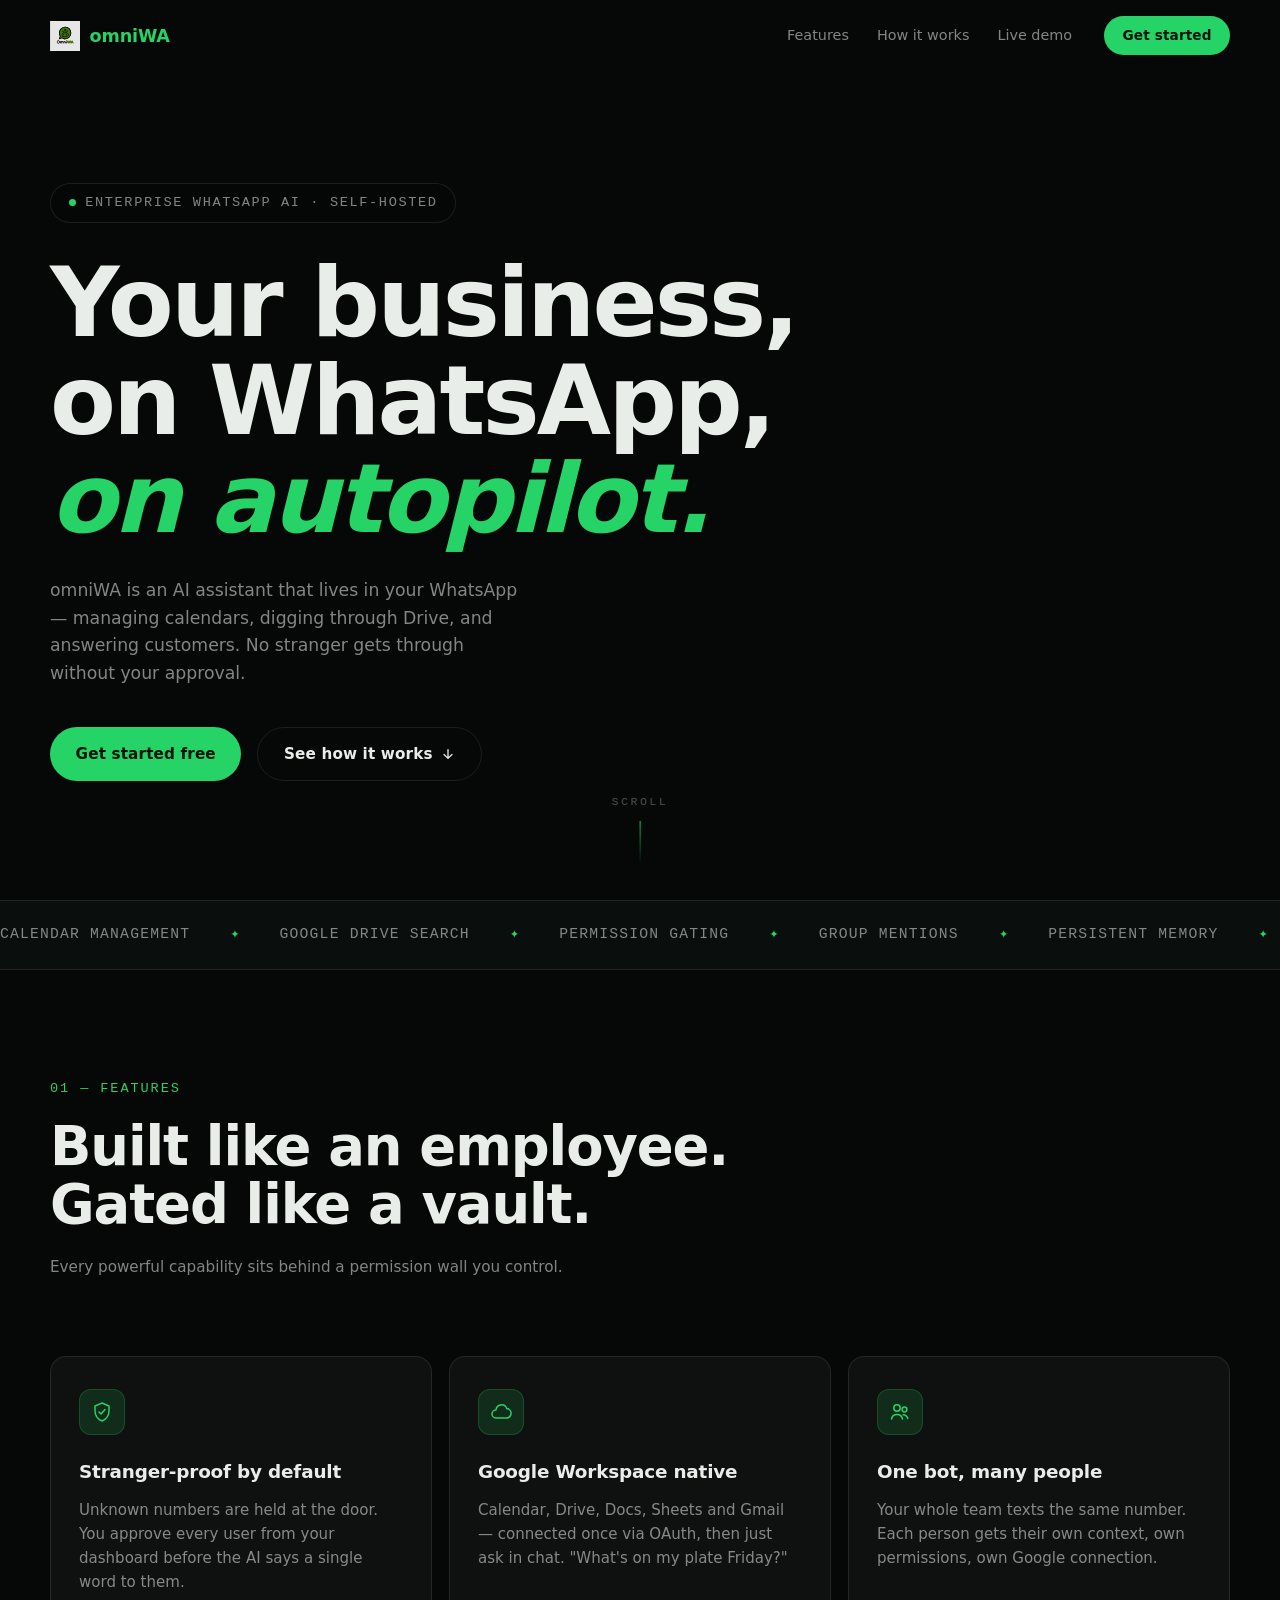
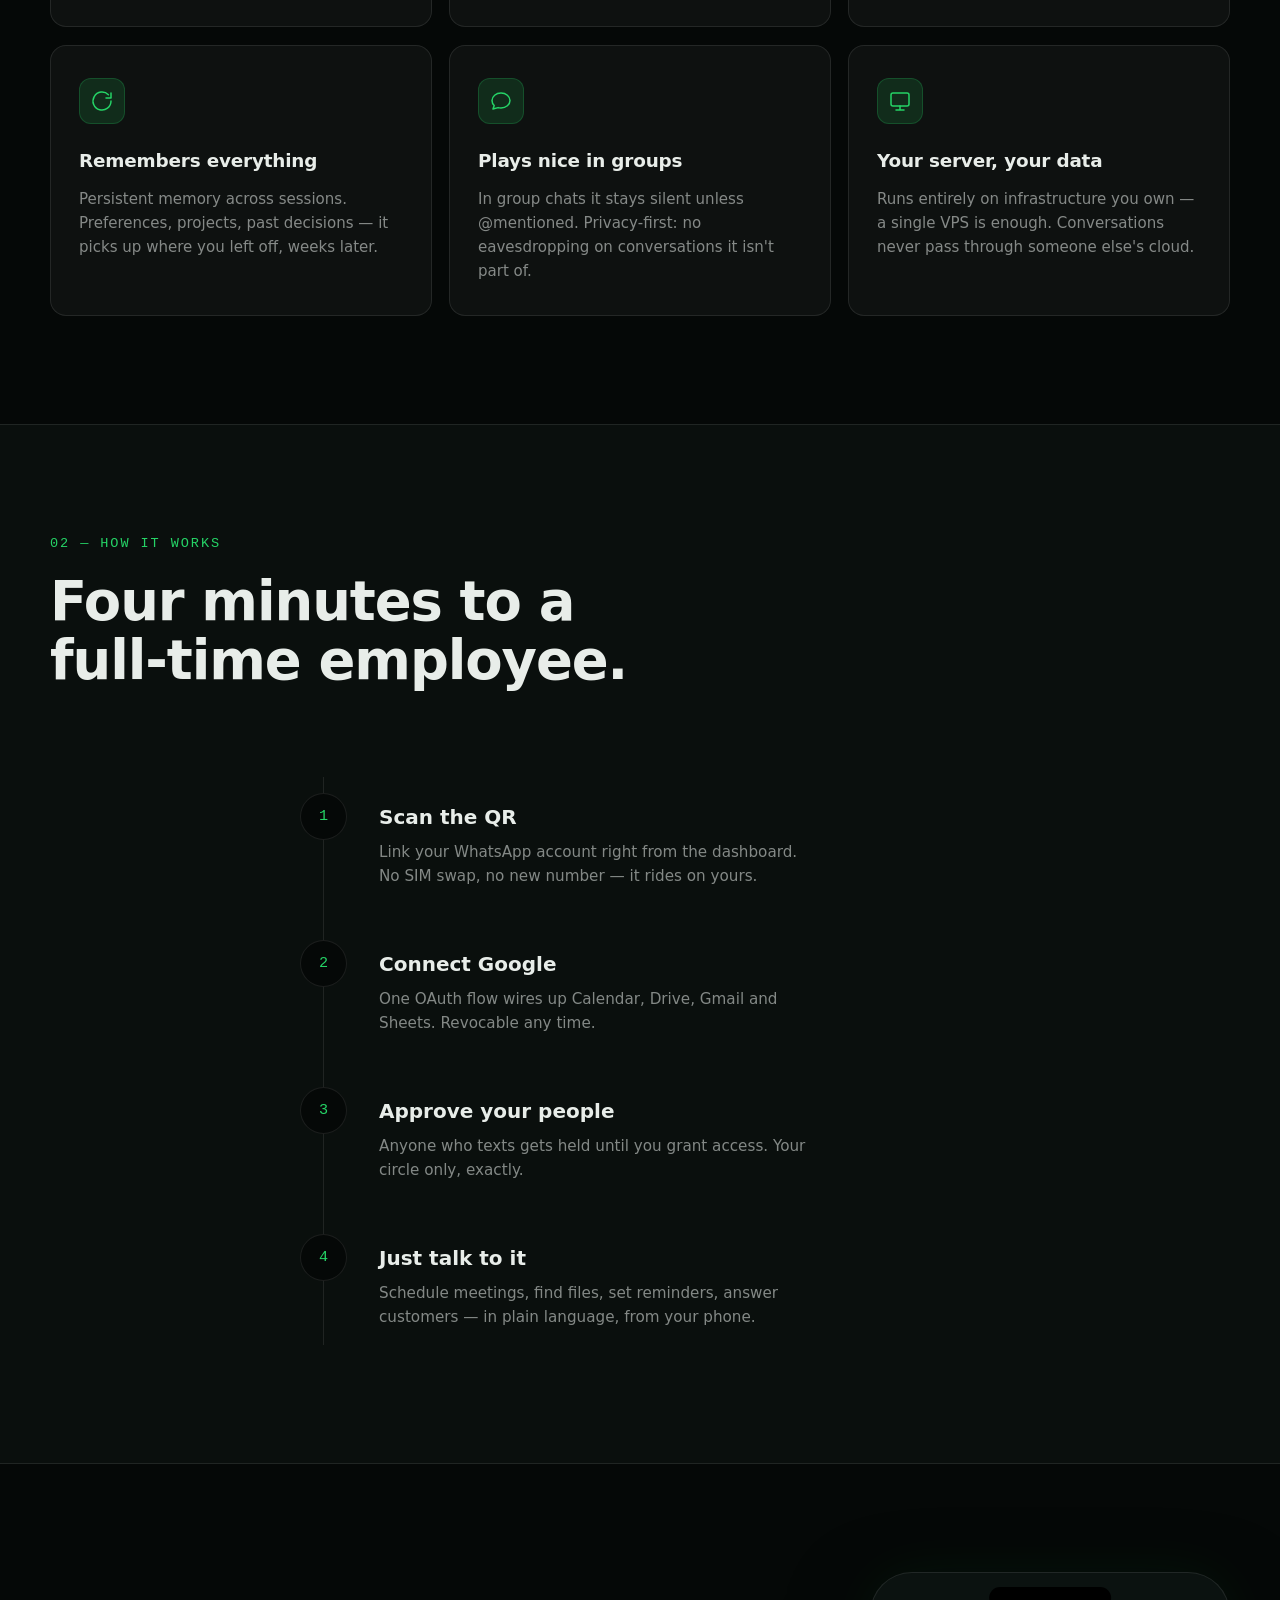
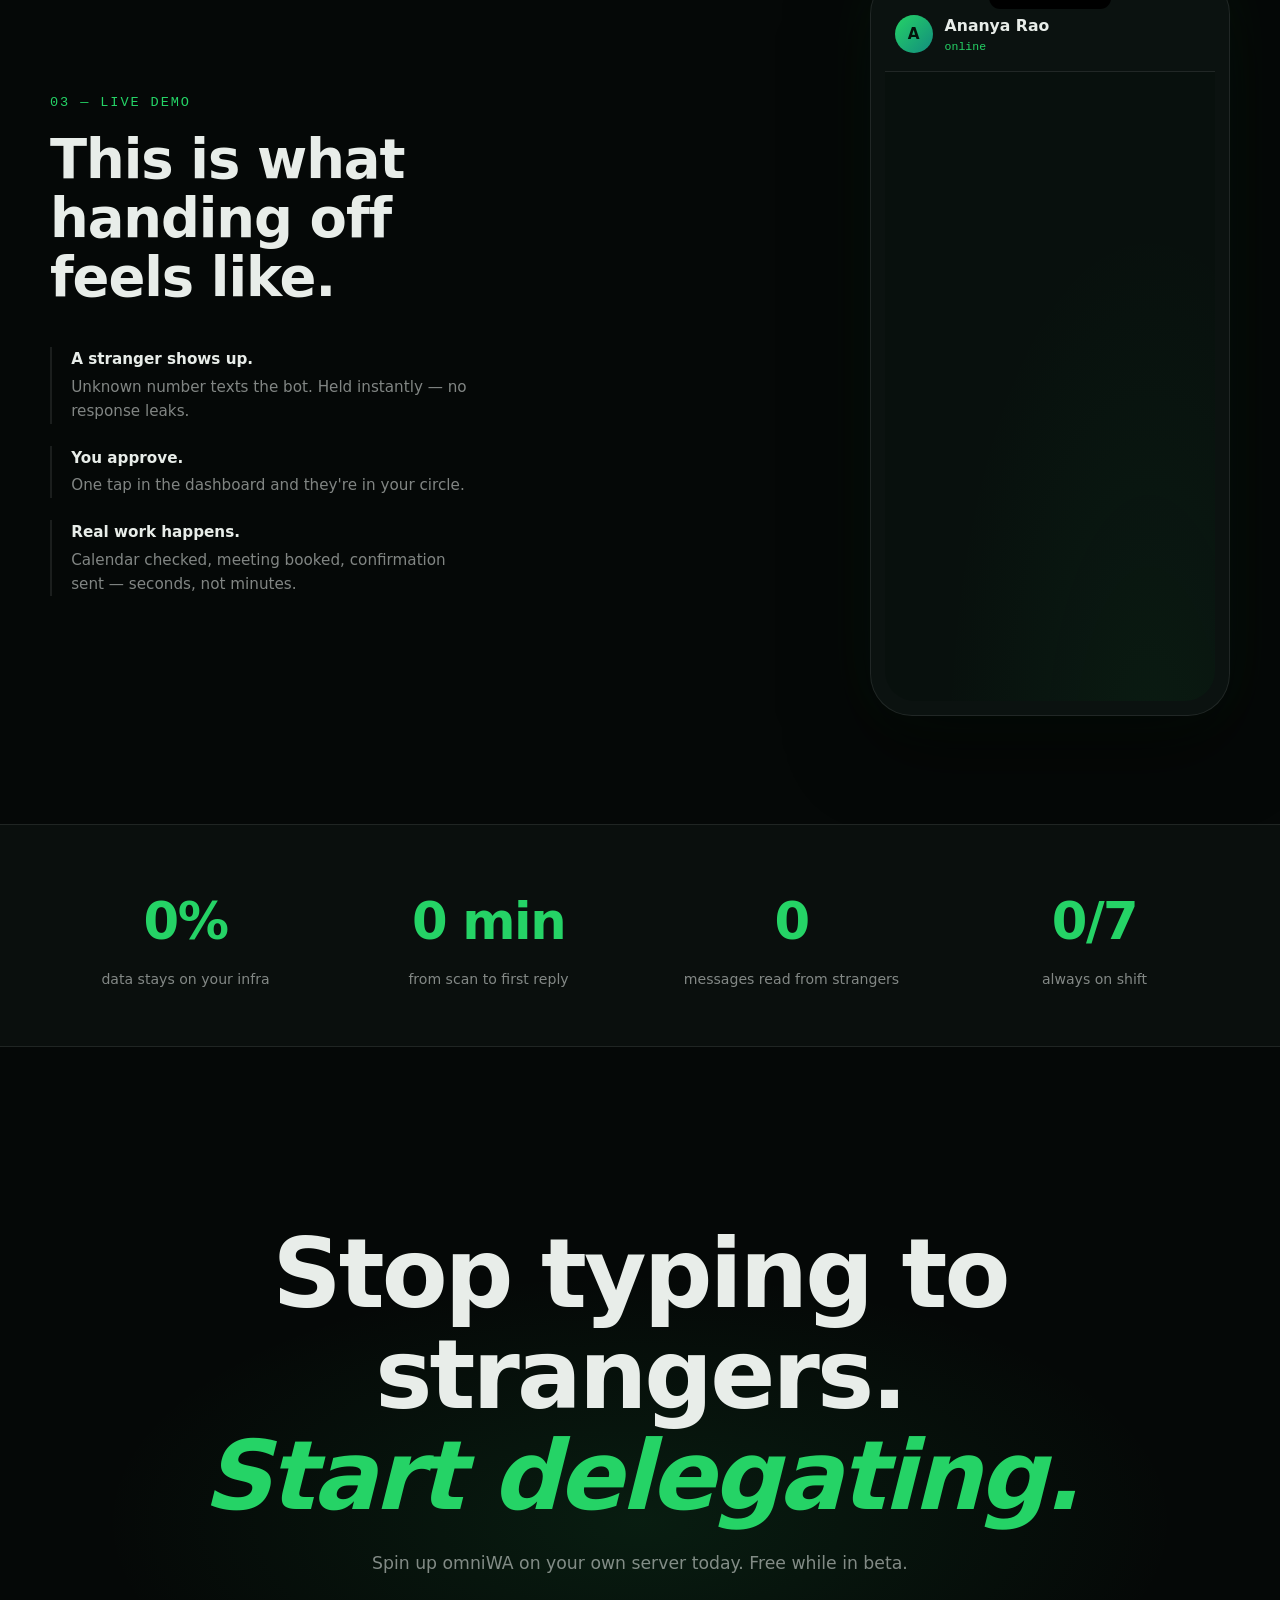
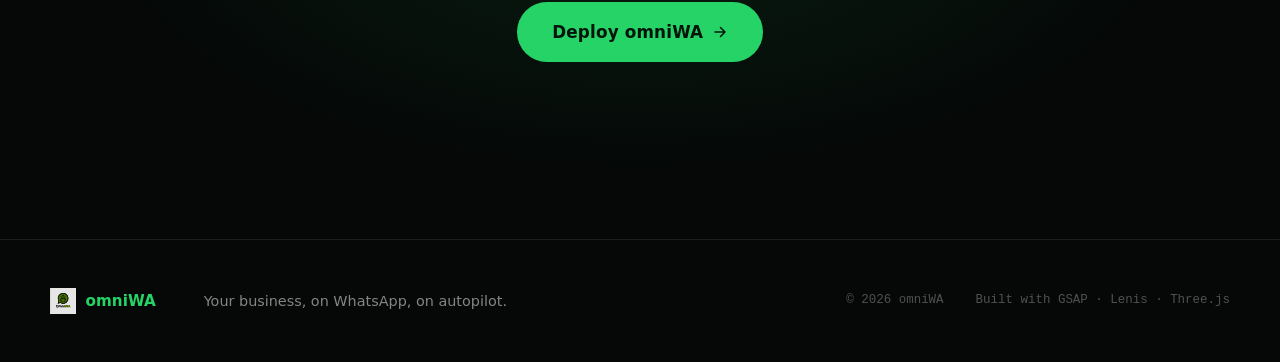
==== landing/index.html @ e6618e30 "feat(landing): omniWA landing page — GSAP + Lenis + Three.js shader" ====
<!DOCTYPE html>
<html lang="en">
<head>
  <meta charset="UTF-8" />
  <meta name="viewport" content="width=device-width, initial-scale=1.0" />
  <title>omniWA — Your business, on WhatsApp, on autopilot</title>
  <meta name="description" content="omniWA turns WhatsApp into your hardest-working employee. An enterprise AI assistant with owner-approved access, Google Workspace built in, and full self-hosting." />
  <meta property="og:title" content="omniWA — Your business, on WhatsApp, on autopilot" />
  <meta property="og:description" content="Enterprise WhatsApp AI assistant. Permission-gated. Google Workspace native. Self-hosted." />
  <meta property="og:type" content="website" />
  <link rel="icon" type="image/svg+xml" href="assets/logo.svg" />
  <link rel="stylesheet" href="css/style.css" />

  <script type="importmap">
  {
    "imports": {
      "gsap": "https://esm.sh/gsap@3.12.5",
      "gsap/ScrollTrigger": "https://esm.sh/gsap@3.12.5/ScrollTrigger",
      "lenis": "https://esm.sh/lenis@1.1.14",
      "three": "https://esm.sh/three@0.169.0"
    }
  }
  </script>
</head>
<body>

  <!-- ======================= NAV ======================= -->
  <header class="nav" id="nav">
    <div class="nav__inner container">
      <a href="#top" class="nav__brand" aria-label="omniWA home">
        <img src="assets/logo.svg" alt="" class="nav__logo" />
        <span class="nav__wordmark">omni<span>WA</span></span>
      </a>
      <nav class="nav__links" aria-label="Primary">
        <a href="#features">Features</a>
        <a href="#how">How it works</a>
        <a href="#chat">Live demo</a>
      </nav>
      <a href="#cta" class="btn btn--primary btn--sm nav__cta">Get started</a>
    </div>
  </header>

  <!-- ======================= HERO ======================= -->
  <section class="hero" id="top">
    <canvas id="shader-canvas" aria-hidden="true"></canvas>
    <div class="hero__vignette" aria-hidden="true"></div>

    <div class="container hero__content">
      <p class="hero__eyebrow reveal-fade">
        <span class="pulse-dot" aria-hidden="true"></span>
        Enterprise WhatsApp AI · Self-hosted
      </p>
      <h1 class="hero__title split-chars">
        Your business,<br />on WhatsApp,<br /><em>on autopilot.</em>
      </h1>
      <p class="hero__sub reveal-fade">
        omniWA is an AI assistant that lives in your WhatsApp — managing calendars,
        digging through Drive, and answering customers. No stranger gets through
        without your approval.
      </p>
      <div class="hero__actions reveal-fade">
        <a href="#cta" class="btn btn--primary">Get started free</a>
        <a href="#how" class="btn btn--ghost">See how it works
          <svg width="14" height="14" viewBox="0 0 16 16" fill="none" aria-hidden="true"><path d="M8 3v10M3.5 8.5L8 13l4.5-4.5" stroke="currentColor" stroke-width="1.5" stroke-linecap="round" stroke-linejoin="round"/></svg>
        </a>
      </div>
    </div>

    <div class="hero__scrollcue reveal-fade" aria-hidden="true">
      <span>Scroll</span>
      <span class="scrollcue-line"></span>
    </div>
  </section>

  <!-- ======================= MARQUEE ======================= -->
  <section class="marquee" aria-label="Capabilities">
    <div class="marquee__track" id="marquee-track">
      <!-- duplicated by JS for seamless loop -->
      <div class="marquee__group">
        <span>Calendar management</span><i>✦</i>
        <span>Google Drive search</span><i>✦</i>
        <span>Permission gating</span><i>✦</i>
        <span>Group mentions</span><i>✦</i>
        <span>Persistent memory</span><i>✦</i>
        <span>Gmail &amp; Sheets</span><i>✦</i>
        <span>Self-hosted</span><i>✦</i>
        <span>Multi-tenant</span><i>✦</i>
      </div>
    </div>
  </section>

  <!-- ======================= FEATURES ======================= -->
  <section class="section features" id="features">
    <div class="container">
      <div class="section-head">
        <p class="eyebrow reveal-fade">01 — Features</p>
        <h2 class="section-title split-lines">Built like an employee.<br />Gated like a vault.</h2>
        <p class="section-sub reveal-fade">
          Every powerful capability sits behind a permission wall you control.
        </p>
      </div>

      <div class="features__grid">
        <article class="card reveal-card">
          <div class="card__icon" aria-hidden="true">
            <svg viewBox="0 0 24 24" fill="none"><path d="M12 3l7 3v5c0 4.5-3 8.2-7 10-4-1.8-7-5.5-7-10V6l7-3z" stroke="currentColor" stroke-width="1.5"/><path d="M9 12l2 2 4-4.5" stroke="currentColor" stroke-width="1.5" stroke-linecap="round" stroke-linejoin="round"/></svg>
          </div>
          <h3>Stranger-proof by default</h3>
          <p>Unknown numbers are held at the door. You approve every user from your dashboard before the AI says a single word to them.</p>
        </article>

        <article class="card reveal-card">
          <div class="card__icon" aria-hidden="true">
            <svg viewBox="0 0 24 24" fill="none"><path d="M7 18a4 4 0 010-8 5.5 5.5 0 0110.7-1.4A4.2 4.2 0 0117 18H7z" stroke="currentColor" stroke-width="1.5" stroke-linejoin="round"/></svg>
          </div>
          <h3>Google Workspace native</h3>
          <p>Calendar, Drive, Docs, Sheets and Gmail — connected once via OAuth, then just ask in chat. "What's on my plate Friday?"</p>
        </article>

        <article class="card reveal-card">
          <div class="card__icon" aria-hidden="true">
            <svg viewBox="0 0 24 24" fill="none"><circle cx="9" cy="8" r="3.2" stroke="currentColor" stroke-width="1.5"/><circle cx="16.5" cy="9.5" r="2.4" stroke="currentColor" stroke-width="1.5"/><path d="M3.5 19c.6-3 2.8-4.5 5.5-4.5s4.9 1.5 5.5 4.5M15 14.7c2.3.1 4.2 1.4 4.8 3.8" stroke="currentColor" stroke-width="1.5" stroke-linecap="round"/></svg>
          </div>
          <h3>One bot, many people</h3>
          <p>Your whole team texts the same number. Each person gets their own context, own permissions, own Google connection.</p>
        </article>

        <article class="card reveal-card">
          <div class="card__icon" aria-hidden="true">
            <svg viewBox="0 0 24 24" fill="none"><path d="M21 12a9 9 0 11-2.6-6.3M21 4v5h-5" stroke="currentColor" stroke-width="1.5" stroke-linecap="round" stroke-linejoin="round"/></svg>
          </div>
          <h3>Remembers everything</h3>
          <p>Persistent memory across sessions. Preferences, projects, past decisions — it picks up where you left off, weeks later.</p>
        </article>

        <article class="card reveal-card">
          <div class="card__icon" aria-hidden="true">
            <svg viewBox="0 0 24 24" fill="none"><path d="M21 11.5c0 4.1-4 7.5-9 7.5-1 0-2-.1-2.9-.4L4 20l1.2-3.5C3.8 15.2 3 13.4 3 11.5 3 7.4 7 4 12 4s9 3.4 9 7.5z" stroke="currentColor" stroke-width="1.5" stroke-linejoin="round"/></svg>
          </div>
          <h3>Plays nice in groups</h3>
          <p>In group chats it stays silent unless @mentioned. Privacy-first: no eavesdropping on conversations it isn't part of.</p>
        </article>

        <article class="card reveal-card">
          <div class="card__icon" aria-hidden="true">
            <svg viewBox="0 0 24 24" fill="none"><rect x="3" y="4" width="18" height="13" rx="2" stroke="currentColor" stroke-width="1.5"/><path d="M8 21h8M12 17v4" stroke="currentColor" stroke-width="1.5" stroke-linecap="round"/></svg>
          </div>
          <h3>Your server, your data</h3>
          <p>Runs entirely on infrastructure you own — a single VPS is enough. Conversations never pass through someone else's cloud.</p>
        </article>
      </div>
    </div>
  </section>

  <!-- ======================= HOW IT WORKS ======================= -->
  <section class="section how" id="how">
    <div class="container">
      <div class="section-head">
        <p class="eyebrow reveal-fade">02 — How it works</p>
        <h2 class="section-title split-lines">Four minutes to a<br />full-time employee.</h2>
      </div>

      <ol class="timeline" id="timeline">
        <li class="timeline__item reveal-step">
          <div class="timeline__marker"><span>1</span></div>
          <div class="timeline__body">
            <h3>Scan the QR</h3>
            <p>Link your WhatsApp account right from the dashboard. No SIM swap, no new number — it rides on yours.</p>
          </div>
        </li>
        <li class="timeline__item reveal-step">
          <div class="timeline__marker"><span>2</span></div>
          <div class="timeline__body">
            <h3>Connect Google</h3>
            <p>One OAuth flow wires up Calendar, Drive, Gmail and Sheets. Revocable any time.</p>
          </div>
        </li>
        <li class="timeline__item reveal-step">
          <div class="timeline__marker"><span>3</span></div>
          <div class="timeline__body">
            <h3>Approve your people</h3>
            <p>Anyone who texts gets held until you grant access. Your circle only, exactly.</p>
          </div>
        </li>
        <li class="timeline__item reveal-step">
          <div class="timeline__marker"><span>4</span></div>
          <div class="timeline__body">
            <h3>Just talk to it</h3>
            <p>Schedule meetings, find files, set reminders, answer customers — in plain language, from your phone.</p>
          </div>
        </li>
      </ol>
    </div>
  </section>

  <!-- ======================= CHAT SHOWCASE (pinned) ======================= -->
  <section class="chatshow" id="chat">
    <div class="container chatshow__layout">
      <div class="chatshow__copy">
        <p class="eyebrow reveal-fade">03 — Live demo</p>
        <h2 class="section-title split-lines">This is what<br />handing off<br />feels like.</h2>
        <ul class="chatshow__beats">
          <li data-beat="0"><strong>A stranger shows up.</strong> Unknown number texts the bot. Held instantly — no response leaks.</li>
          <li data-beat="1"><strong>You approve.</strong> One tap in the dashboard and they're in your circle.</li>
          <li data-beat="2"><strong>Real work happens.</strong> Calendar checked, meeting booked, confirmation sent — seconds, not minutes.</li>
        </ul>
      </div>

      <div class="phone" aria-label="Simulated WhatsApp conversation">
        <div class="phone__notch" aria-hidden="true"></div>
        <div class="phone__header">
          <div class="phone__avatar" aria-hidden="true">A</div>
          <div>
            <div class="phone__name">Ananya Rao</div>
            <div class="phone__status" id="phone-status">online</div>
          </div>
        </div>
        <div class="phone__screen" id="phone-screen">
          <div class="msg msg--in" data-msg="0">Hi! Are you open for a consult call this Friday?</div>
          <div class="msg msg--sys" data-msg="1">🔒 Unknown sender held for review</div>
          <div class="msg msg--sys msg--ok" data-msg="2">✓ Access granted by owner</div>
          <div class="msg msg--out" data-msg="3">Hey Ananya! Let me check… 📅</div>
          <div class="msg msg--typing" data-msg="t"><span></span><span></span><span></span></div>
          <div class="msg msg--out" data-msg="4">Friday's open after 2pm. Booked you for 3:00 PM IST ✅ — invite sent!</div>
          <div class="msg msg--in" data-msg="5">Perfect, see you then! 🙌</div>
        </div>
      </div>
    </div>
  </section>

  <!-- ======================= STATS ======================= -->
  <section class="stats" aria-label="By the numbers">
    <div class="container stats__row">
      <div class="stat">
        <div class="stat__num" data-count="100" data-suffix="%">0%</div>
        <div class="stat__label">data stays on your infra</div>
      </div>
      <div class="stat">
        <div class="stat__num" data-count="4" data-suffix=" min">0 min</div>
        <div class="stat__label">from scan to first reply</div>
      </div>
      <div class="stat">
        <div class="stat__num" data-count="0" data-suffix="">0</div>
        <div class="stat__label">messages read from strangers</div>
      </div>
      <div class="stat">
        <div class="stat__num" data-count="24" data-suffix="/7">0/7</div>
        <div class="stat__label">always on shift</div>
      </div>
    </div>
  </section>

  <!-- ======================= CTA FINALE ======================= -->
  <section class="cta" id="cta">
    <canvas id="cta-shader-canvas" aria-hidden="true"></canvas>
    <div class="cta__glow" aria-hidden="true"></div>
    <div class="container cta__content">
      <h2 class="cta__title split-chars">Stop typing to strangers.<br /><em>Start delegating.</em></h2>
      <p class="cta__sub reveal-fade">Spin up omniWA on your own server today. Free while in beta.</p>
      <a href="#" class="btn btn--primary btn--lg reveal-fade">Deploy omniWA
        <svg width="16" height="16" viewBox="0 0 16 16" fill="none" aria-hidden="true"><path d="M3 8h10M8.5 3.5L13 8l-4.5 4.5" stroke="currentColor" stroke-width="1.5" stroke-linecap="round" stroke-linejoin="round"/></svg>
      </a>
    </div>
  </section>

  <!-- ======================= FOOTER ======================= -->
  <footer class="footer">
    <div class="container footer__inner">
      <div class="footer__brand">
        <img src="assets/logo.svg" alt="" class="footer__logo" />
        <span>omni<span>WA</span></span>
      </div>
      <p class="footer__note">Your business, on WhatsApp, on autopilot.</p>
      <div class="footer__meta">
        <span>© 2026 omniWA</span>
        <span>Built with GSAP · Lenis · Three.js</span>
      </div>
    </div>
  </footer>

  <script type="module" src="js/main.js"></script>
</body>
</html>
---- landing/css/style.css ----
/* ============================================================
   omniWA landing — design tokens + base styles
   Dark "signal in the noise" aesthetic.
   ============================================================ */

:root {
  /* color */
  --bg: #050807;
  --bg-raised: #0a0f0d;
  --surface: rgba(255, 255, 255, 0.04);
  --surface-hover: rgba(255, 255, 255, 0.07);
  --border: rgba(255, 255, 255, 0.09);
  --text: #e8ede9;
  --muted: rgba(232, 237, 233, 0.55);
  --faint: rgba(232, 237, 233, 0.32);
  --accent: #25d366;
  --accent-dim: rgba(37, 211, 102, 0.14);
  --accent-glow: rgba(37, 211, 102, 0.35);

  /* type */
  --font-sans: "Inter", ui-sans-serif, system-ui, -apple-system, "Segoe UI",
    Roboto, sans-serif;
  --font-mono: ui-monospace, "SF Mono", "Cascadia Code", Menlo, monospace;

  /* fluid type scale */
  --fs-hero: clamp(2.6rem, 7.5vw, 6rem);
  --fs-h2: clamp(1.9rem, 4.5vw, 3.4rem);
  --fs-h3: 1.15rem;
  --fs-body: clamp(0.95rem, 1.1vw, 1.05rem);
  --fs-small: 0.85rem;

  /* rhythm */
  --container: 1180px;
  --section-pad: clamp(5rem, 12vh, 9rem);
  --radius: 16px;
  --radius-sm: 10px;

  --ease-out: cubic-bezier(0.22, 1, 0.36, 1);
}

/* ---------- reset ---------- */
*,
*::before,
*::after {
  box-sizing: border-box;
  margin: 0;
  padding: 0;
}

html {
  scroll-behavior: auto; /* lenis handles it */
}

html.lenis,
html.lenis body {
  height: auto;
}
.lenis.lenis-smooth {
  scroll-behavior: auto !important;
}
.lenis.lenis-stopped {
  overflow: hidden;
}

body {
  background: var(--bg);
  color: var(--text);
  font-family: var(--font-sans);
  font-size: var(--fs-body);
  line-height: 1.6;
  -webkit-font-smoothing: antialiased;
  overflow-x: clip;
}

::selection {
  background: var(--accent);
  color: #04140a;
}

img {
  max-width: 100%;
  display: block;
}

a {
  color: inherit;
  text-decoration: none;
}

:focus-visible {
  outline: 2px solid var(--accent);
  outline-offset: 3px;
  border-radius: 4px;
}

.container {
  width: min(var(--container), calc(100% - 2.5rem));
  margin-inline: auto;
}

/* ---------- shared type ---------- */
em {
  font-style: italic;
  color: var(--accent);
}

.eyebrow {
  font-family: var(--font-mono);
  font-size: var(--fs-small);
  letter-spacing: 0.14em;
  text-transform: uppercase;
  color: var(--accent);
  margin-bottom: 1.1rem;
}

.section-title {
  font-size: var(--fs-h2);
  line-height: 1.08;
  letter-spacing: -0.02em;
  font-weight: 600;
  text-wrap: balance;
}

.section-head {
  max-width: 720px;
  margin-bottom: clamp(3rem, 6vw, 5rem);
}

.section-sub {
  color: var(--muted);
  margin-top: 1.25rem;
  max-width: 520px;
}

.section {
  padding-block: var(--section-pad);
  position: relative;
}

/* ---------- buttons ---------- */
.btn {
  display: inline-flex;
  align-items: center;
  gap: 0.55rem;
  padding: 0.85rem 1.6rem;
  border-radius: 999px;
  font-weight: 600;
  font-size: 0.95rem;
  letter-spacing: 0.01em;
  transition: transform 0.35s var(--ease-out), box-shadow 0.35s var(--ease-out),
    background 0.35s var(--ease-out), border-color 0.35s var(--ease-out);
  cursor: pointer;
  white-space: nowrap;
}

.btn--primary {
  background: var(--accent);
  color: #04140a;
  box-shadow: 0 0 0 rgba(37, 211, 102, 0);
}
.btn--primary:hover {
  transform: translateY(-2px);
  box-shadow: 0 8px 32px var(--accent-glow);
}

.btn--ghost {
  border: 1px solid var(--border);
  color: var(--text);
  background: transparent;
}
.btn--ghost:hover {
  border-color: rgba(255, 255, 255, 0.28);
  background: var(--surface);
  transform: translateY(-2px);
}

.btn--sm {
  padding: 0.55rem 1.15rem;
  font-size: 0.85rem;
}
.btn--lg {
  padding: 1.05rem 2.2rem;
  font-size: 1.05rem;
}

/* ---------- nav ---------- */
.nav {
  position: fixed;
  inset-inline: 0;
  top: 0;
  z-index: 100;
  padding-block: 1rem;
  transition: background 0.4s ease, backdrop-filter 0.4s ease,
    border-color 0.4s ease, padding 0.4s ease;
  border-bottom: 1px solid transparent;
}
.nav.is-scrolled {
  background: rgba(5, 8, 7, 0.72);
  backdrop-filter: blur(14px);
  -webkit-backdrop-filter: blur(14px);
  border-bottom-color: var(--border);
  padding-block: 0.65rem;
}

.nav__inner {
  display: flex;
  align-items: center;
  gap: 2rem;
}

.nav__brand {
  display: flex;
  align-items: center;
  gap: 0.6rem;
  font-weight: 700;
  font-size: 1.1rem;
  letter-spacing: -0.01em;
}
.nav__brand span {
  color: var(--accent);
}
.nav__logo {
  width: 30px;
  height: 30px;
  filter: invert(1) hue-rotate(120deg) saturate(2) brightness(0.9); /* recolor dark-theme */
}

.nav__links {
  display: flex;
  gap: 1.75rem;
  margin-left: auto;
  font-size: 0.9rem;
  color: var(--muted);
}
.nav__links a {
  transition: color 0.25s ease;
}
.nav__links a:hover {
  color: var(--text);
}

/* ---------- hero ---------- */
.hero {
  position: relative;
  min-height: 100svh;
  display: flex;
  flex-direction: column;
  justify-content: center;
  overflow: clip;
}

#shader-canvas,
#cta-shader-canvas {
  position: absolute;
  inset: 0;
  width: 100%;
  height: 100%;
  z-index: 0;
}

.hero__vignette {
  position: absolute;
  inset: 0;
  z-index: 1;
  pointer-events: none;
  background: radial-gradient(
      ellipse 90% 70% at 50% 45%,
      transparent 40%,
      rgba(5, 8, 7, 0.75) 100%
    ),
    linear-gradient(to bottom, transparent 60%, var(--bg) 96%);
}

.hero__content {
  position: relative;
  z-index: 2;
  padding-top: 4rem;
}

.hero__eyebrow {
  display: inline-flex;
  align-items: center;
  gap: 0.6rem;
  font-family: var(--font-mono);
  font-size: var(--fs-small);
  letter-spacing: 0.12em;
  text-transform: uppercase;
  color: var(--muted);
  border: 1px solid var(--border);
  border-radius: 999px;
  padding: 0.5rem 1.1rem;
  margin-bottom: 2rem;
  background: rgba(5, 8, 7, 0.4);
  backdrop-filter: blur(6px);
}

.pulse-dot {
  width: 7px;
  height: 7px;
  border-radius: 50%;
  background: var(--accent);
  box-shadow: 0 0 0 0 var(--accent-glow);
  animation: pulse 2.2s infinite;
}
@keyframes pulse {
  0% {
    box-shadow: 0 0 0 0 var(--accent-glow);
  }
  70% {
    box-shadow: 0 0 0 9px transparent;
  }
  100% {
    box-shadow: 0 0 0 0 transparent;
  }
}

.hero__title {
  font-size: var(--fs-hero);
  line-height: 1.02;
  letter-spacing: -0.03em;
  font-weight: 650;
  margin-bottom: 1.75rem;
}

.hero__sub {
  color: var(--muted);
  max-width: 480px;
  font-size: 1.08rem;
  margin-bottom: 2.5rem;
}

.hero__actions {
  display: flex;
  gap: 1rem;
  flex-wrap: wrap;
}

.hero__scrollcue {
  position: absolute;
  bottom: 2.2rem;
  left: 50%;
  transform: translateX(-50%);
  z-index: 2;
  display: flex;
  flex-direction: column;
  align-items: center;
  gap: 0.6rem;
  font-family: var(--font-mono);
  font-size: 0.72rem;
  letter-spacing: 0.22em;
  text-transform: uppercase;
  color: var(--faint);
}

.scrollcue-line {
  width: 1px;
  height: 44px;
  background: linear-gradient(var(--accent), transparent);
  animation: cue 1.8s var(--ease-out) infinite;
  transform-origin: top;
}
@keyframes cue {
  0% {
    transform: scaleY(0);
  }
  50% {
    transform: scaleY(1);
  }
  100% {
    transform: scaleY(0);
    transform-origin: bottom;
  }
}

/* ---------- marquee ---------- */
.marquee {
  border-block: 1px solid var(--border);
  padding-block: 1.4rem;
  overflow: clip;
  background: var(--bg-raised);
}
.marquee__track {
  display: flex;
  width: max-content;
}
.marquee__group {
  display: flex;
  align-items: center;
  gap: 2.5rem;
  padding-right: 2.5rem;
  animation: marquee 26s linear infinite;
  will-change: transform;
}
.marquee__group span {
  font-family: var(--font-mono);
  font-size: 0.92rem;
  letter-spacing: 0.08em;
  text-transform: uppercase;
  color: var(--muted);
  white-space: nowrap;
}
.marquee__group i {
  color: var(--accent);
  font-style: normal;
  font-size: 0.7rem;
}
@keyframes marquee {
  to {
    transform: translateX(-100%);
  }
}

/* ---------- features ---------- */
.features__grid {
  display: grid;
  grid-template-columns: repeat(3, 1fr);
  gap: 1.1rem;
}

.card {
  position: relative;
  background: var(--surface);
  border: 1px solid var(--border);
  border-radius: var(--radius);
  padding: 2rem 1.75rem;
  overflow: hidden;
  transition: transform 0.5s var(--ease-out),
    background 0.5s var(--ease-out), border-color 0.5s var(--ease-out);
}
.card::before {
  content: "";
  position: absolute;
  inset: 0;
  background: radial-gradient(
    420px circle at var(--mx, 50%) var(--my, 0%),
    var(--accent-dim),
    transparent 65%
  );
  opacity: 0;
  transition: opacity 0.5s ease;
  pointer-events: none;
}
.card:hover {
  transform: translateY(-4px);
  border-color: rgba(37, 211, 102, 0.28);
  background: var(--surface-hover);
}
.card:hover::before {
  opacity: 1;
}

.card h3 {
  font-size: var(--fs-h3);
  font-weight: 600;
  letter-spacing: -0.01em;
  margin-bottom: 0.7rem;
}
.card p {
  color: var(--muted);
  font-size: 0.94rem;
}

.card__icon {
  width: 46px;
  height: 46px;
  border-radius: 12px;
  display: grid;
  place-items: center;
  color: var(--accent);
  background: var(--accent-dim);
  border: 1px solid rgba(37, 211, 102, 0.22);
  margin-bottom: 1.4rem;
}
.card__icon svg {
  width: 24px;
  height: 24px;
}

/* ---------- how / timeline ---------- */
.how {
  background: var(--bg-raised);
  border-block: 1px solid var(--border);
}

.timeline {
  list-style: none;
  position: relative;
  max-width: 680px;
  margin-inline: auto;
}
.timeline::before {
  content: "";
  position: absolute;
  left: 23px;
  top: 10px;
  bottom: 10px;
  width: 1px;
  background: var(--border);
}
.timeline-progress {
  position: absolute;
  left: 23px;
  top: 10px;
  width: 1px;
  height: calc(100% - 20px);
  background: linear-gradient(var(--accent), var(--accent));
  transform-origin: top;
  transform: scaleY(0);
  box-shadow: 0 0 12px var(--accent-glow);
}

.timeline__item {
  position: relative;
  display: flex;
  gap: 2rem;
  padding-block: 1.6rem;
}

.timeline__marker {
  flex-shrink: 0;
  width: 47px;
  display: flex;
  justify-content: center;
}
.timeline__marker span {
  width: 47px;
  height: 47px;
  border-radius: 50%;
  display: grid;
  place-items: center;
  font-family: var(--font-mono);
  font-size: 0.95rem;
  color: var(--accent);
  background: var(--bg);
  border: 1px solid var(--border);
  transition: border-color 0.4s ease, box-shadow 0.4s ease;
}
.timeline__item.is-active .timeline__marker span {
  border-color: var(--accent);
  box-shadow: 0 0 18px var(--accent-glow);
}

.timeline__body h3 {
  font-size: 1.25rem;
  font-weight: 600;
  margin-bottom: 0.4rem;
  padding-top: 0.55rem;
}
.timeline__body p {
  color: var(--muted);
  max-width: 440px;
}

/* ---------- chat showcase ---------- */
.chatshow {
  padding-block: var(--section-pad);
  position: relative;
  overflow: clip;
}
.chatshow__layout {
  display: grid;
  grid-template-columns: 1fr auto;
  gap: clamp(2rem, 6vw, 6rem);
  align-items: center;
}

.chatshow__beats {
  list-style: none;
  margin-top: 2.5rem;
  display: flex;
  flex-direction: column;
  gap: 1.4rem;
}
.chatshow__beats li {
  display: flex;
  flex-direction: column;
  gap: 0.2rem;
  color: var(--muted);
  border-left: 2px solid var(--border);
  padding-left: 1.2rem;
  transition: border-color 0.4s ease, color 0.4s ease;
  max-width: 430px;
  font-size: 0.95rem;
}
.chatshow__beats strong {
  color: var(--text);
  font-weight: 600;
}
.chatshow__beats li.is-active {
  border-left-color: var(--accent);
  color: var(--text);
}

.phone {
  position: relative;
  width: min(360px, 86vw);
  aspect-ratio: 9 / 18.6;
  background: #0b1210;
  border: 1px solid var(--border);
  border-radius: 42px;
  padding: 14px;
  box-shadow: 0 30px 80px rgba(0, 0, 0, 0.55),
    0 0 60px rgba(37, 211, 102, 0.07);
  display: flex;
  flex-direction: column;
}
.phone__notch {
  position: absolute;
  top: 14px;
  left: 50%;
  transform: translateX(-50%);
  width: 34%;
  height: 22px;
  background: #000;
  border-radius: 999px;
  z-index: 3;
}

.phone__header {
  display: flex;
  align-items: center;
  gap: 0.75rem;
  padding: 1.6rem 0.6rem 0.9rem;
  border-bottom: 1px solid var(--border);
}
.phone__avatar {
  width: 38px;
  height: 38px;
  border-radius: 50%;
  background: linear-gradient(135deg, var(--accent), #128c7e);
  display: grid;
  place-items: center;
  font-weight: 700;
  color: #04140a;
  font-size: 0.95rem;
}
.phone__name {
  font-weight: 600;
  font-size: 0.98rem;
}
.phone__status {
  font-family: var(--font-mono);
  font-size: 0.72rem;
  color: var(--accent);
}

.phone__screen {
  flex: 1;
  padding: 1rem 0.6rem;
  display: flex;
  flex-direction: column;
  gap: 0.55rem;
  overflow: hidden;
  background: radial-gradient(
      ellipse at 80% 110%,
      rgba(37, 211, 102, 0.06),
      transparent 55%
    ),
    #08100d;
  border-radius: 0 0 30px 30px;
}

.msg {
  max-width: 82%;
  padding: 0.55rem 0.85rem;
  border-radius: 16px;
  font-size: 0.88rem;
  line-height: 1.45;
  opacity: 0;
  transform: translateY(14px) scale(0.96);
  visibility: hidden;
}
.msg--in {
  align-self: flex-start;
  background: #17211d;
  border-bottom-left-radius: 5px;
}
.msg--out {
  align-self: flex-end;
  background: rgba(37, 211, 102, 0.16);
  border: 1px solid rgba(37, 211, 102, 0.25);
  border-bottom-right-radius: 5px;
}
.msg--sys {
  align-self: center;
  font-family: var(--font-mono);
  font-size: 0.68rem;
  letter-spacing: 0.06em;
  color: var(--faint);
  background: transparent;
  border: 1px dashed var(--border);
  border-radius: 999px;
  padding: 0.35rem 0.9rem;
}
.msg--sys.msg--ok {
  color: var(--accent);
  border-color: rgba(37, 211, 102, 0.4);
  background: var(--accent-dim);
}

.msg--typing {
  align-self: flex-end;
  display: flex;
  gap: 4px;
  padding: 0.75rem 0.95rem;
  background: rgba(37, 211, 102, 0.16);
  border: 1px solid rgba(37, 211, 102, 0.25);
  border-radius: 16px;
  border-bottom-right-radius: 5px;
}
.msg--typing span {
  width: 6px;
  height: 6px;
  border-radius: 50%;
  background: var(--accent);
  animation: typing 1.2s infinite;
}
.msg--typing span:nth-child(2) {
  animation-delay: 0.15s;
}
.msg--typing span:nth-child(3) {
  animation-delay: 0.3s;
}
@keyframes typing {
  0%,
  60%,
  100% {
    opacity: 0.3;
    transform: translateY(0);
  }
  30% {
    opacity: 1;
    transform: translateY(-3px);
  }
}

/* ---------- stats ---------- */
.stats {
  border-block: 1px solid var(--border);
  background: var(--bg-raised);
  padding-block: 3.5rem;
}
.stats__row {
  display: grid;
  grid-template-columns: repeat(4, 1fr);
  gap: 2rem;
  text-align: center;
}
.stat__num {
  font-size: clamp(2.2rem, 4vw, 3.4rem);
  font-weight: 650;
  letter-spacing: -0.03em;
  color: var(--accent);
  font-variant-numeric: tabular-nums;
}
.stat__label {
  color: var(--muted);
  font-size: 0.88rem;
  margin-top: 0.3rem;
}

/* ---------- CTA finale ---------- */
.cta {
  position: relative;
  min-height: 88svh;
  display: grid;
  place-items: center;
  overflow: clip;
  text-align: center;
}
.cta__glow {
  position: absolute;
  inset: 0;
  pointer-events: none;
  background: radial-gradient(
    ellipse 60% 45% at 50% 60%,
    rgba(37, 211, 102, 0.1),
    transparent 70%
  );
}
.cta__content {
  position: relative;
  z-index: 2;
  display: flex;
  flex-direction: column;
  align-items: center;
  gap: 1.5rem;
}
.cta__title {
  font-size: var(--fs-hero);
  line-height: 1.05;
  letter-spacing: -0.03em;
  font-weight: 650;
}
.cta__sub {
  color: var(--muted);
  font-size: 1.08rem;
}

/* ---------- footer ---------- */
.footer {
  border-top: 1px solid var(--border);
  padding-block: 3rem;
}
.footer__inner {
  display: flex;
  flex-wrap: wrap;
  align-items: center;
  gap: 1.5rem 3rem;
}
.footer__brand {
  display: flex;
  align-items: center;
  gap: 0.6rem;
  font-weight: 700;
}
.footer__brand span {
  color: var(--accent);
}
.footer__logo {
  width: 26px;
  filter: invert(1) hue-rotate(120deg) saturate(2) brightness(0.9);
}
.footer__note {
  color: var(--muted);
  font-size: 0.9rem;
}
.footer__meta {
  margin-left: auto;
  display: flex;
  gap: 2rem;
  font-family: var(--font-mono);
  font-size: 0.78rem;
  color: var(--faint);
}

/* ---------- reveal initial states (JS-enhanced) ---------- */
.reveal-fade,
.reveal-card,
.reveal-step {
  will-change: transform, opacity;
}
.no-js .reveal-fade,
.no-js .reveal-card,
.no-js .reveal-step {
  opacity: 1 !important;
  transform: none !important;
}

/* ---------- responsive ---------- */
@media (max-width: 960px) {
  .features__grid {
    grid-template-columns: repeat(2, 1fr);
  }
  .chatshow__layout {
    grid-template-columns: 1fr;
    justify-items: center;
    text-align: center;
  }
  .chatshow__beats li {
    align-items: flex-start;
    text-align: left;
  }
  .stats__row {
    grid-template-columns: repeat(2, 1fr);
    row-gap: 2.5rem;
  }
}

@media (max-width: 640px) {
  .nav__links {
    display: none;
  }
  .nav__cta {
    margin-left: auto;
  }
  .features__grid {
    grid-template-columns: 1fr;
  }
  .footer__meta {
    margin-left: 0;
    width: 100%;
    justify-content: space-between;
  }
}

/* ---------- reduced motion ---------- */
@media (prefers-reduced-motion: reduce) {
  *,
  *::before,
  *::after {
    animation-duration: 0.001s !important;
    animation-iteration-count: 1 !important;
    transition-duration: 0.001s !important;
  }
  .marquee__group {
    animation: none;
  }
  .msg {
    opacity: 1;
    transform: none;
    visibility: visible;
  }
  .timeline-progress {
    display: none;
  }
}
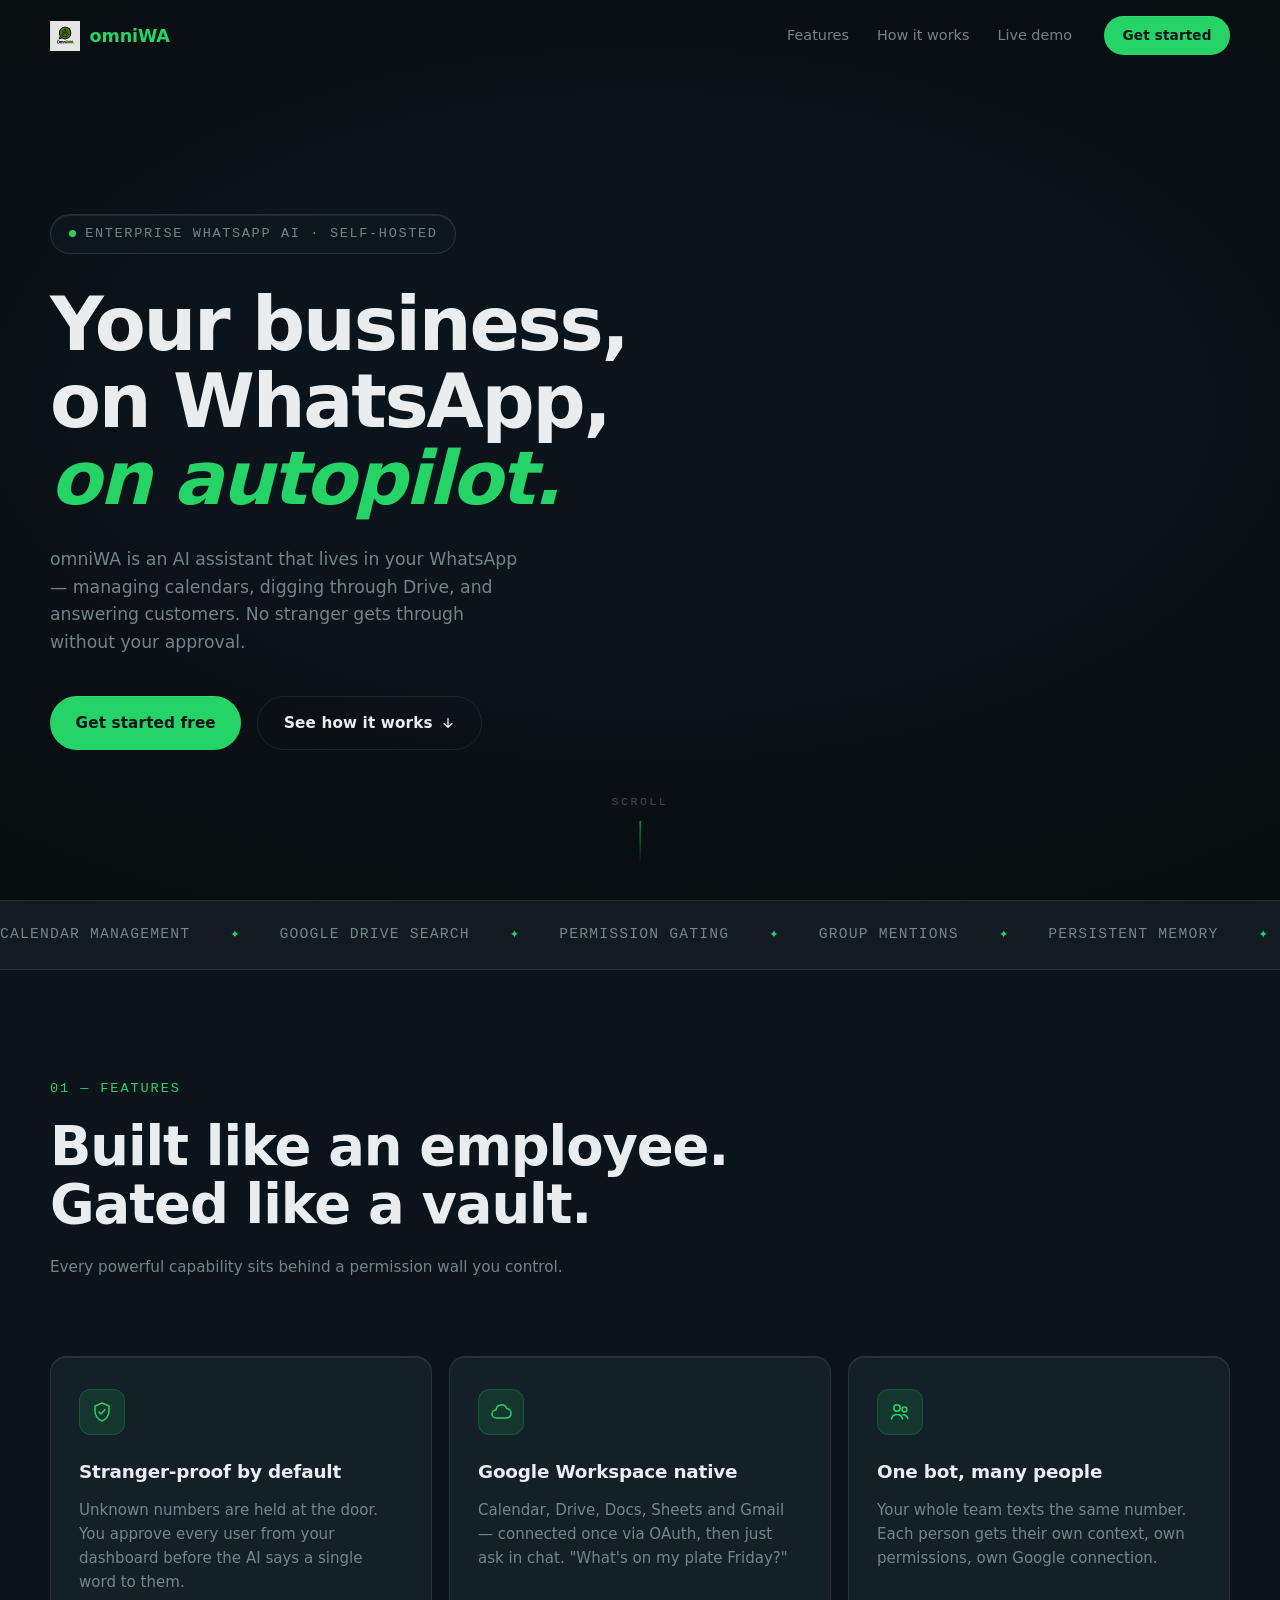
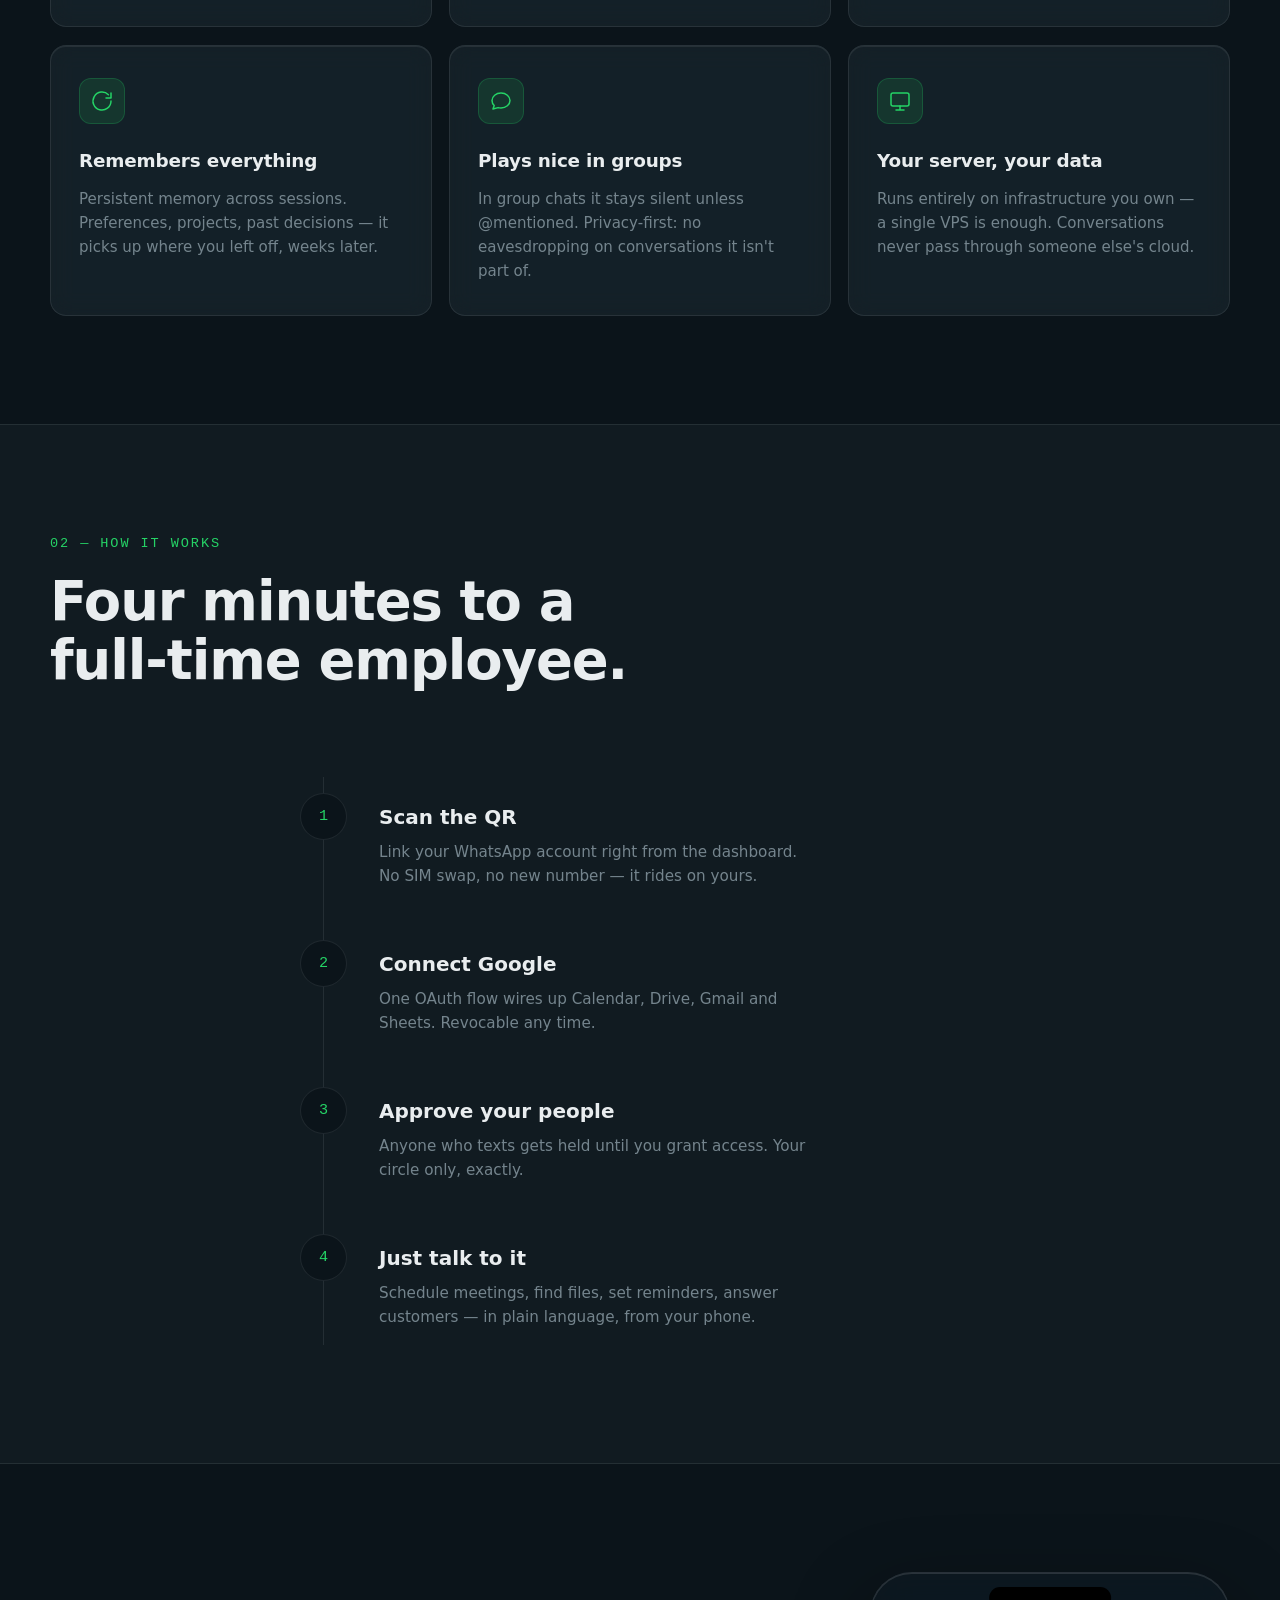
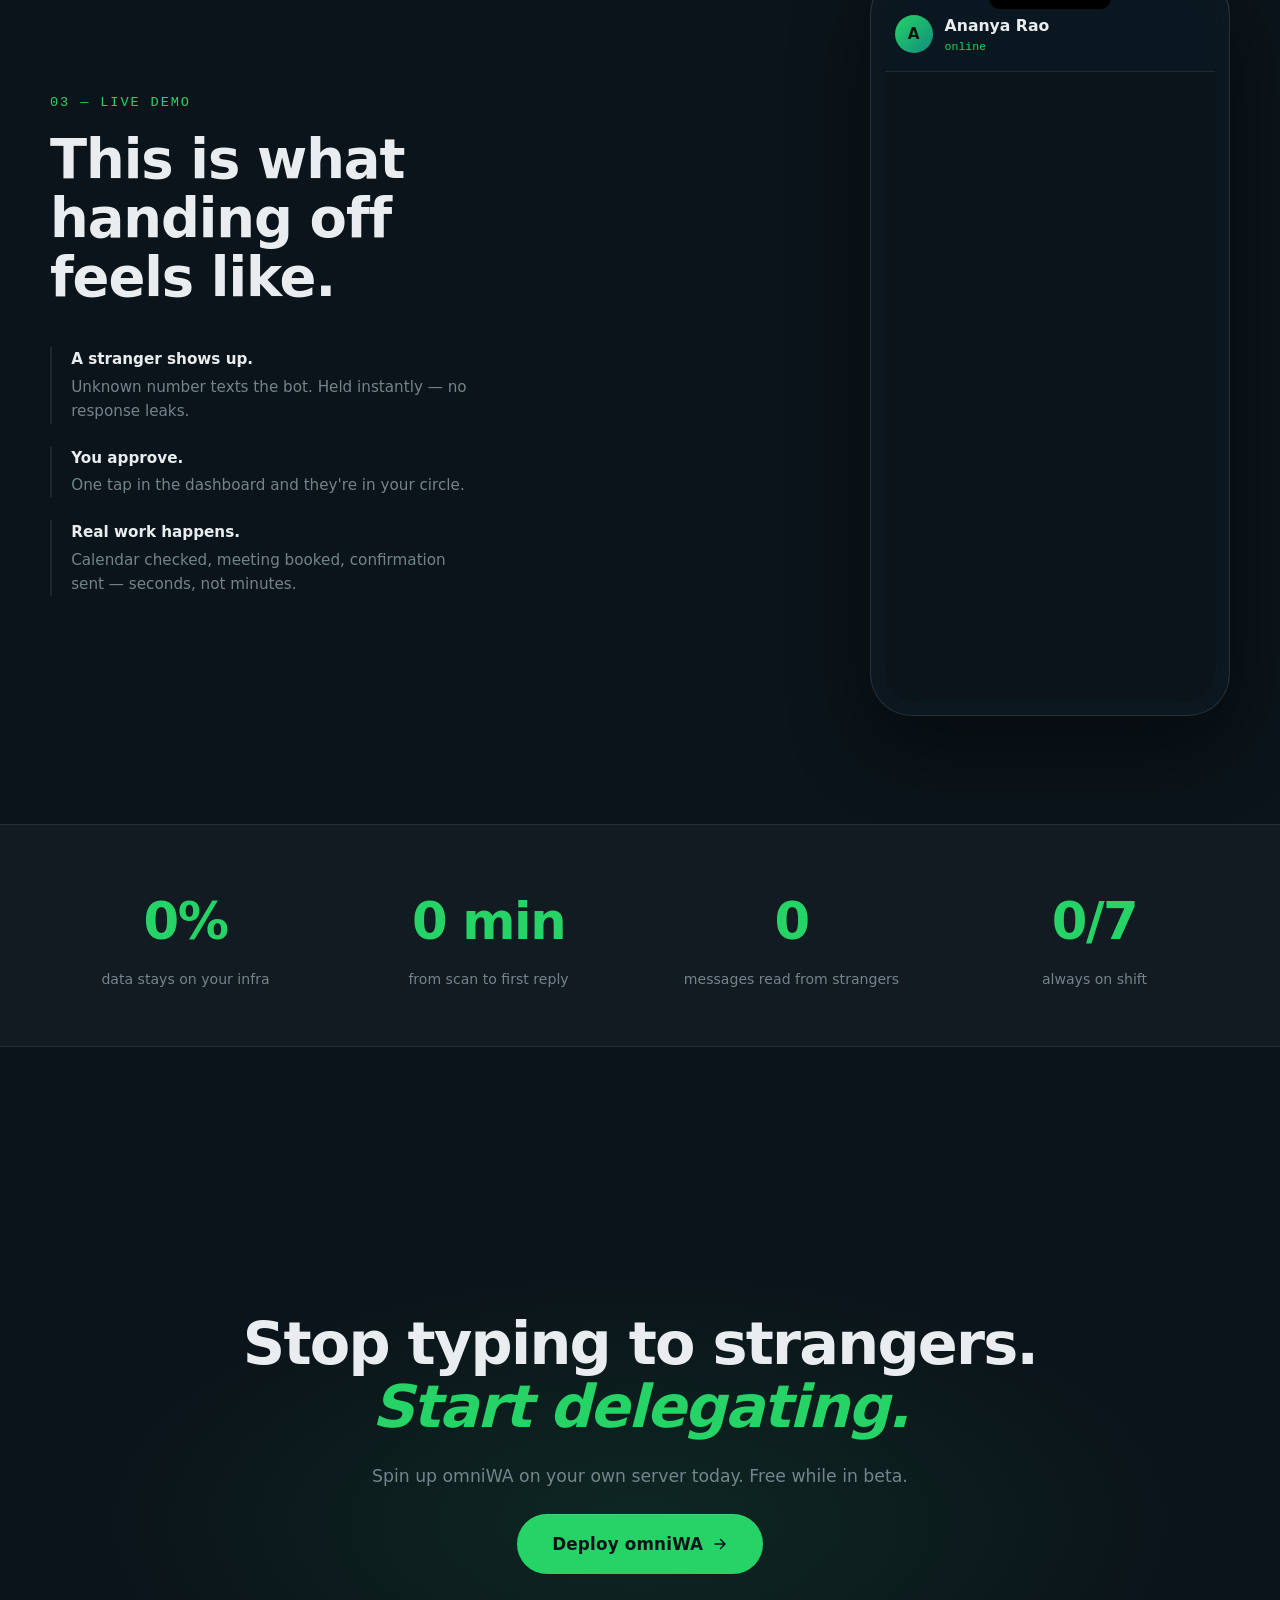
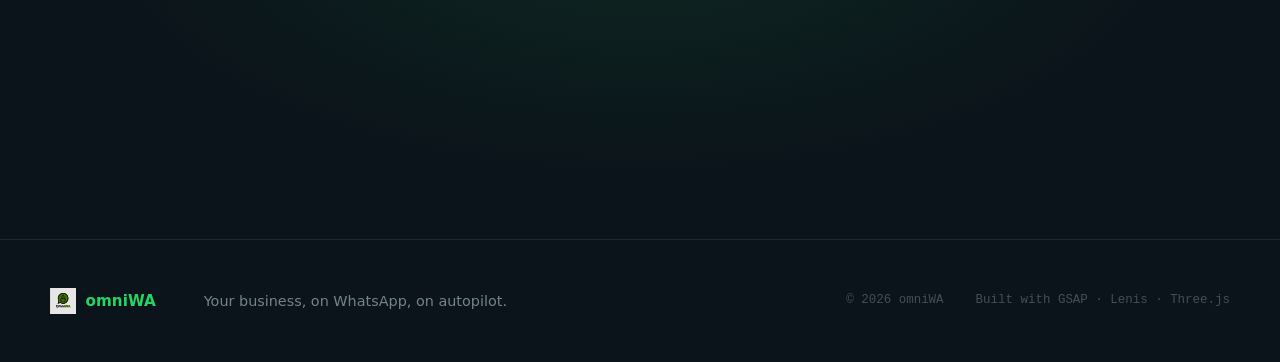
==== commit a1cb4fa5: "feat(landing): WhatsApp DESIGN.md palette + Apple glassmorphism + CTA text-overflow fix + authentic " ====
--- a/landing/index.html
+++ b/landing/index.html
@@ -216,13 +216,13 @@
           </div>
         </div>
         <div class="phone__screen" id="phone-screen">
-          <div class="msg msg--in" data-msg="0">Hi! Are you open for a consult call this Friday?</div>
+          <div class="msg msg--in" data-msg="0" data-time="10:21">Hi! Are you open for a consult call this Friday?</div>
           <div class="msg msg--sys" data-msg="1">🔒 Unknown sender held for review</div>
           <div class="msg msg--sys msg--ok" data-msg="2">✓ Access granted by owner</div>
-          <div class="msg msg--out" data-msg="3">Hey Ananya! Let me check… 📅</div>
+          <div class="msg msg--out" data-msg="3" data-time="10:22">Hey Ananya! Let me check… 📅</div>
           <div class="msg msg--typing" data-msg="t"><span></span><span></span><span></span></div>
-          <div class="msg msg--out" data-msg="4">Friday's open after 2pm. Booked you for 3:00 PM IST ✅ — invite sent!</div>
-          <div class="msg msg--in" data-msg="5">Perfect, see you then! 🙌</div>
+          <div class="msg msg--out" data-msg="4" data-time="10:22">Friday's open after 2pm. Booked you for 3:00 PM IST ✅ — invite sent!<span class="ticks">✓✓</span></div>
+          <div class="msg msg--in" data-msg="5" data-time="10:23">Perfect, see you then! 🙌</div>
         </div>
       </div>
     </div>
--- a/landing/css/style.css
+++ b/landing/css/style.css
@@ -4,18 +4,29 @@
    ============================================================ */
 
 :root {
-  /* color */
-  --bg: #050807;
-  --bg-raised: #0a0f0d;
-  --surface: rgba(255, 255, 255, 0.04);
-  --surface-hover: rgba(255, 255, 255, 0.07);
-  --border: rgba(255, 255, 255, 0.09);
-  --text: #e8ede9;
-  --muted: rgba(232, 237, 233, 0.55);
-  --faint: rgba(232, 237, 233, 0.32);
-  --accent: #25d366;
-  --accent-dim: rgba(37, 211, 102, 0.14);
-  --accent-glow: rgba(37, 211, 102, 0.35);
+  /* color — WhatsApp DESIGN.md dark-mode palette (blue-black, NOT pure black) */
+  --bg: #0b141a;               /* chat wallpaper dark */
+  --bg-raised: #111b21;        /* app canvas dark */
+  --surface: rgba(32, 44, 51, 0.5);   /* surface 1/2 family (#202C33) */
+  --surface-hover: rgba(42, 57, 66, 0.65); /* #2A3942 */
+  --border: rgba(233, 237, 239, 0.09);     /* divider family */
+  --text: #e9edef;             /* text primary dark */
+  --muted: rgba(134, 150, 160, 0.85);      /* text secondary dark #8696A0 */
+  --faint: rgba(134, 150, 160, 0.45);
+  --accent: #25d366;           /* WhatsApp Green — verb color */
+  --accent-pressed: #1ebe5d;
+  --teal-mid: #128c7e;
+  --bubble-out: #005c4b;       /* THE signature outgoing bubble (dark) */
+  --bubble-in: #1f2c34;        /* incoming bubble (dark) */
+  --tick-blue: #53bdeb;        /* read receipts — load-bearing */
+  --accent-dim: rgba(37, 211, 102, 0.12);
+  --accent-glow: rgba(37, 211, 102, 0.3);
+
+  /* Apple glassmorphism tokens */
+  --glass-bg: rgba(17, 27, 33, 0.55);
+  --glass-border: rgba(233, 237, 239, 0.12);
+  --glass-blur: saturate(180%) blur(22px);
+  --glass-highlight: inset 0 1px 0 rgba(255, 255, 255, 0.08);
 
   /* type */
   --font-sans: "Inter", ui-sans-serif, system-ui, -apple-system, "Segoe UI",
@@ -74,7 +85,7 @@
 
 ::selection {
   background: var(--accent);
-  color: #04140a;
+  color: #0b141a;
 }
 
 img {
@@ -155,12 +166,25 @@
 
 .btn--primary {
   background: var(--accent);
-  color: #04140a;
-  box-shadow: 0 0 0 rgba(37, 211, 102, 0);
+  color: #0b141a;
+  box-shadow: var(--glass-highlight), 0 0 0 rgba(37, 211, 102, 0);
 }
 .btn--primary:hover {
   transform: translateY(-2px);
-  box-shadow: 0 8px 32px var(--accent-glow);
+  background: var(--accent-pressed);
+  box-shadow: var(--glass-highlight), 0 8px 32px var(--accent-glow);
+}
+.btn--primary:active {
+  transform: translateY(0) scale(0.97); /* WhatsApp pressed: scale 0.97 */
+}
+
+/* Apple glassmorphism surface */
+.glass {
+  background: var(--glass-bg);
+  backdrop-filter: var(--glass-blur);
+  -webkit-backdrop-filter: var(--glass-blur);
+  border: 1px solid var(--glass-border);
+  box-shadow: var(--glass-highlight), 0 8px 32px rgba(0, 0, 0, 0.25);
 }
 
 .btn--ghost {
@@ -195,10 +219,11 @@
   border-bottom: 1px solid transparent;
 }
 .nav.is-scrolled {
-  background: rgba(5, 8, 7, 0.72);
-  backdrop-filter: blur(14px);
-  -webkit-backdrop-filter: blur(14px);
-  border-bottom-color: var(--border);
+  background: var(--glass-bg);
+  backdrop-filter: var(--glass-blur);
+  -webkit-backdrop-filter: var(--glass-blur);
+  border-bottom-color: var(--glass-border);
+  box-shadow: var(--glass-highlight);
   padding-block: 0.65rem;
 }
 
@@ -256,6 +281,26 @@
   width: 100%;
   height: 100%;
   z-index: 0;
+}
+
+/* 3D signal-core sits on the right half of the hero, above aurora */
+#hero-3d-canvas {
+  position: absolute;
+  top: 0;
+  right: -6%;
+  width: 62%;
+  height: 100%;
+  z-index: 1;
+  pointer-events: none;
+}
+@media (max-width: 900px) {
+  #hero-3d-canvas {
+    right: auto;
+    left: 50%;
+    transform: translateX(-50%);
+    width: 120%;
+    opacity: 0.45;
+  }
 }
 
 .hero__vignette {
@@ -290,8 +335,11 @@
   border-radius: 999px;
   padding: 0.5rem 1.1rem;
   margin-bottom: 2rem;
-  background: rgba(5, 8, 7, 0.4);
-  backdrop-filter: blur(6px);
+  background: var(--glass-bg);
+  backdrop-filter: blur(10px) saturate(160%);
+  -webkit-backdrop-filter: blur(10px) saturate(160%);
+  border: 1px solid var(--glass-border);
+  box-shadow: var(--glass-highlight);
 }
 
 .pulse-dot {
@@ -315,11 +363,12 @@
 }
 
 .hero__title {
-  font-size: var(--fs-hero);
-  line-height: 1.02;
+  font-size: clamp(2.4rem, 5.8vw, 4.8rem);
+  line-height: 1.04;
   letter-spacing: -0.03em;
   font-weight: 650;
   margin-bottom: 1.75rem;
+  text-wrap: balance;
 }
 
 .hero__sub {
@@ -421,11 +470,16 @@
   position: relative;
   background: var(--surface);
   border: 1px solid var(--border);
+  backdrop-filter: blur(12px) saturate(150%);
+  -webkit-backdrop-filter: blur(12px) saturate(150%);
+  box-shadow: var(--glass-highlight);
   border-radius: var(--radius);
   padding: 2rem 1.75rem;
   overflow: hidden;
-  transition: transform 0.5s var(--ease-out),
+  transform-style: preserve-3d;
+  transition: box-shadow 0.5s var(--ease-out),
     background 0.5s var(--ease-out), border-color 0.5s var(--ease-out);
+  will-change: transform;
 }
 .card::before {
   content: "";
@@ -441,9 +495,10 @@
   pointer-events: none;
 }
 .card:hover {
-  transform: translateY(-4px);
   border-color: rgba(37, 211, 102, 0.28);
   background: var(--surface-hover);
+  box-shadow: 0 18px 50px rgba(0, 0, 0, 0.4),
+    0 0 40px rgba(37, 211, 102, 0.08);
 }
 .card:hover::before {
   opacity: 1;
@@ -595,12 +650,15 @@
   position: relative;
   width: min(360px, 86vw);
   aspect-ratio: 9 / 18.6;
-  background: #0b1210;
-  border: 1px solid var(--border);
+  background: var(--glass-bg);
+  backdrop-filter: var(--glass-blur);
+  -webkit-backdrop-filter: var(--glass-blur);
+  border: 1px solid var(--glass-border);
   border-radius: 42px;
   padding: 14px;
-  box-shadow: 0 30px 80px rgba(0, 0, 0, 0.55),
-    0 0 60px rgba(37, 211, 102, 0.07);
+  box-shadow: var(--glass-highlight),
+    0 30px 80px rgba(0, 0, 0, 0.45),
+    inset 0 1px 1px rgba(255, 255, 255, 0.06);
   display: flex;
   flex-direction: column;
 }
@@ -649,37 +707,52 @@
   padding: 1rem 0.6rem;
   display: flex;
   flex-direction: column;
-  gap: 0.55rem;
+  gap: 0.45rem;
   overflow: hidden;
-  background: radial-gradient(
-      ellipse at 80% 110%,
-      rgba(37, 211, 102, 0.06),
-      transparent 55%
-    ),
-    #08100d;
+  background: #0b141a; /* chat wallpaper dark — separate from canvas */
   border-radius: 0 0 30px 30px;
 }
 
 .msg {
+  position: relative;
   max-width: 82%;
-  padding: 0.55rem 0.85rem;
-  border-radius: 16px;
+  padding: 0.45rem 0.75rem;
+  border-radius: 12px; /* WhatsApp: 12pt all corners */
   font-size: 0.88rem;
-  line-height: 1.45;
+  line-height: 1.4;
   opacity: 0;
   transform: translateY(14px) scale(0.96);
   visibility: hidden;
 }
+/* WhatsApp asymmetric tail: 0pt on the sender corner */
 .msg--in {
   align-self: flex-start;
-  background: #17211d;
-  border-bottom-left-radius: 5px;
+  background: var(--bubble-in); /* #1F2C34 incoming dark */
+  color: var(--text);
+  border-bottom-left-radius: 2px; /* tail corner (near-0) */
 }
 .msg--out {
   align-self: flex-end;
-  background: rgba(37, 211, 102, 0.16);
-  border: 1px solid rgba(37, 211, 102, 0.25);
-  border-bottom-right-radius: 5px;
+  background: var(--bubble-out); /* #005C4B outgoing dark — THE signature pixel */
+  color: var(--text);
+  border-bottom-right-radius: 2px; /* tail corner (near-0) */
+}
+/* timestamp + read ticks inside bubbles, per DESIGN.md */
+.msg--out::after,
+.msg--in::after {
+  content: attr(data-time);
+  display: block;
+  text-align: right;
+  font-size: 0.6rem;
+  color: rgba(134, 150, 160, 0.9);
+  margin-top: 0.15rem;
+}
+.msg--out .ticks {
+  display: inline-block;
+  margin-left: 0.25rem;
+  color: var(--tick-blue); /* double blue = read */
+  font-size: 0.62rem;
+  letter-spacing: -0.08em;
 }
 .msg--sys {
   align-self: center;
@@ -702,11 +775,10 @@
   align-self: flex-end;
   display: flex;
   gap: 4px;
-  padding: 0.75rem 0.95rem;
-  background: rgba(37, 211, 102, 0.16);
-  border: 1px solid rgba(37, 211, 102, 0.25);
-  border-radius: 16px;
-  border-bottom-right-radius: 5px;
+  padding: 0.7rem 0.9rem;
+  background: var(--bubble-out);
+  border-radius: 12px;
+  border-bottom-right-radius: 2px;
 }
 .msg--typing span {
   width: 6px;
@@ -787,10 +859,15 @@
   gap: 1.5rem;
 }
 .cta__title {
-  font-size: var(--fs-hero);
-  line-height: 1.05;
+  font-size: clamp(2.1rem, 4.6vw, 4rem);
+  line-height: 1.08;
   letter-spacing: -0.03em;
   font-weight: 650;
+  text-wrap: balance;
+  overflow-wrap: break-word;
+}
+.cta__content {
+  padding-inline: 1.25rem;
 }
 .cta__sub {
   color: var(--muted);
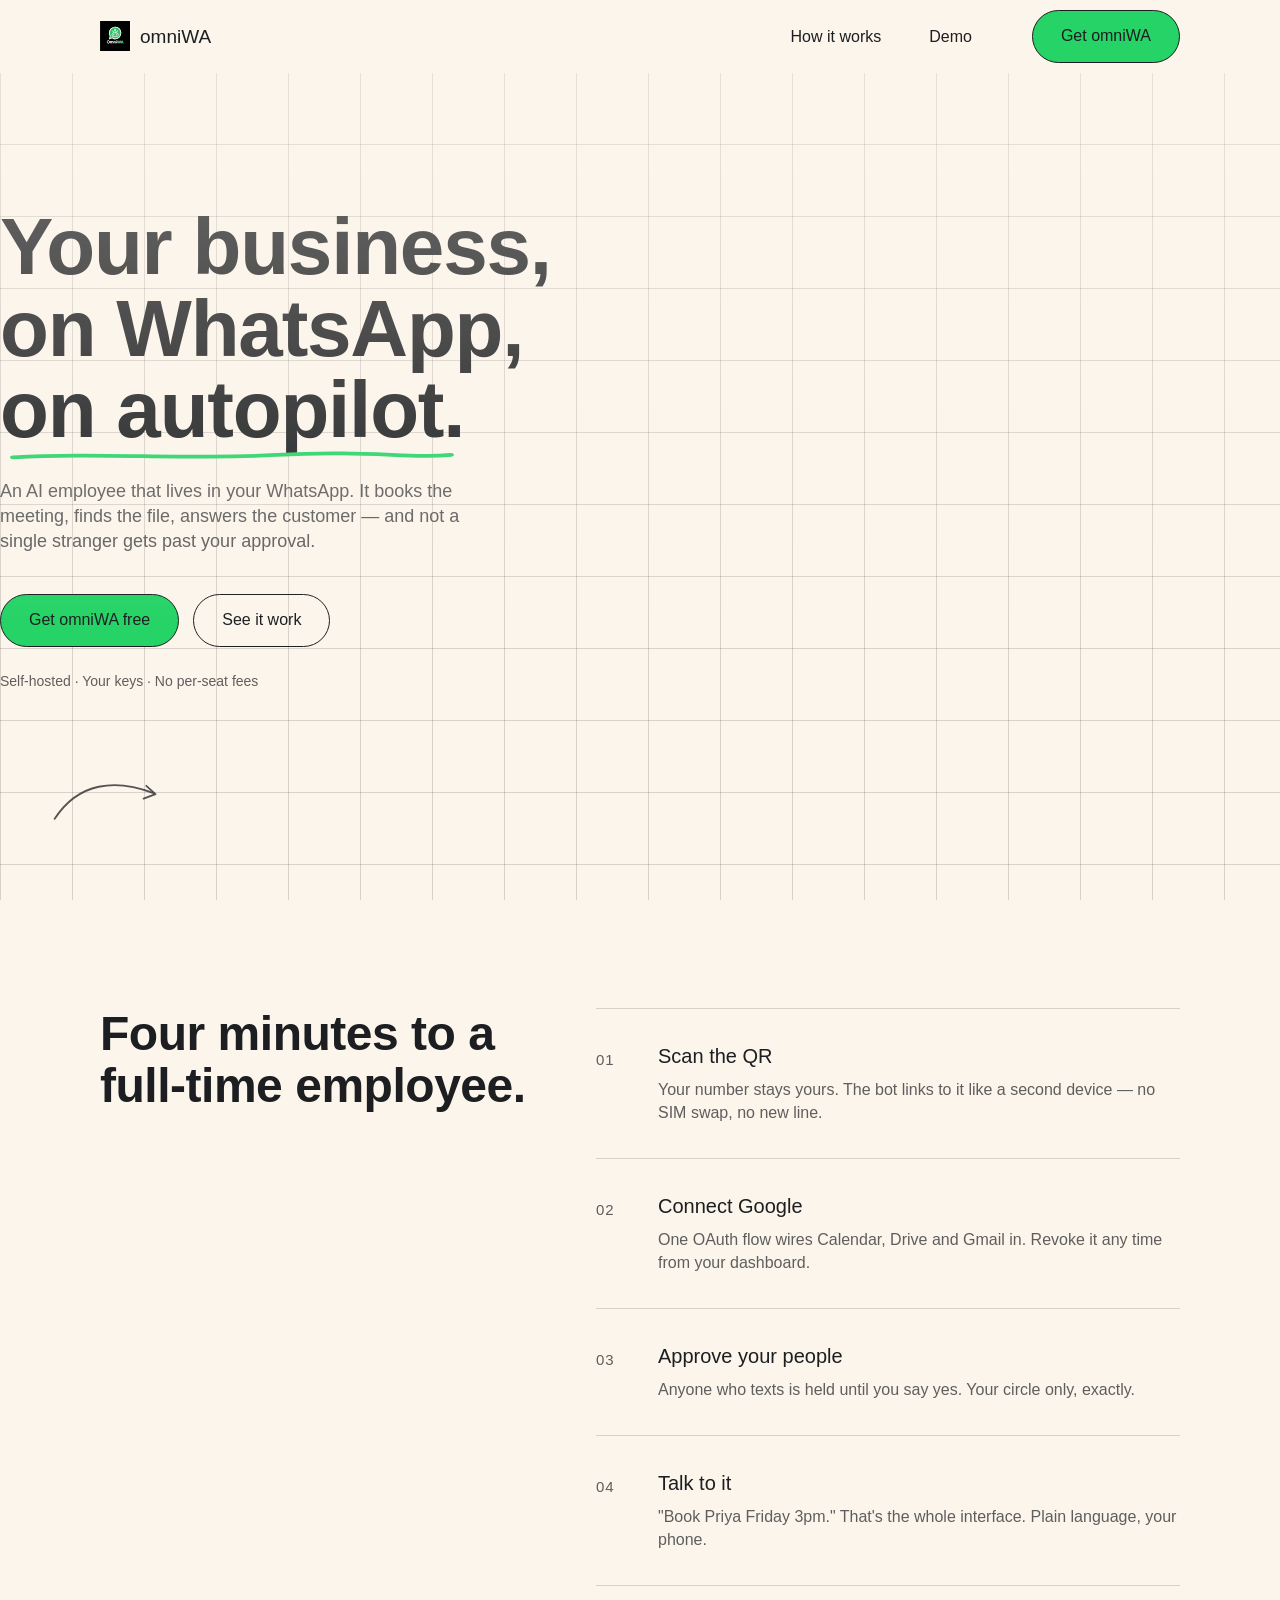
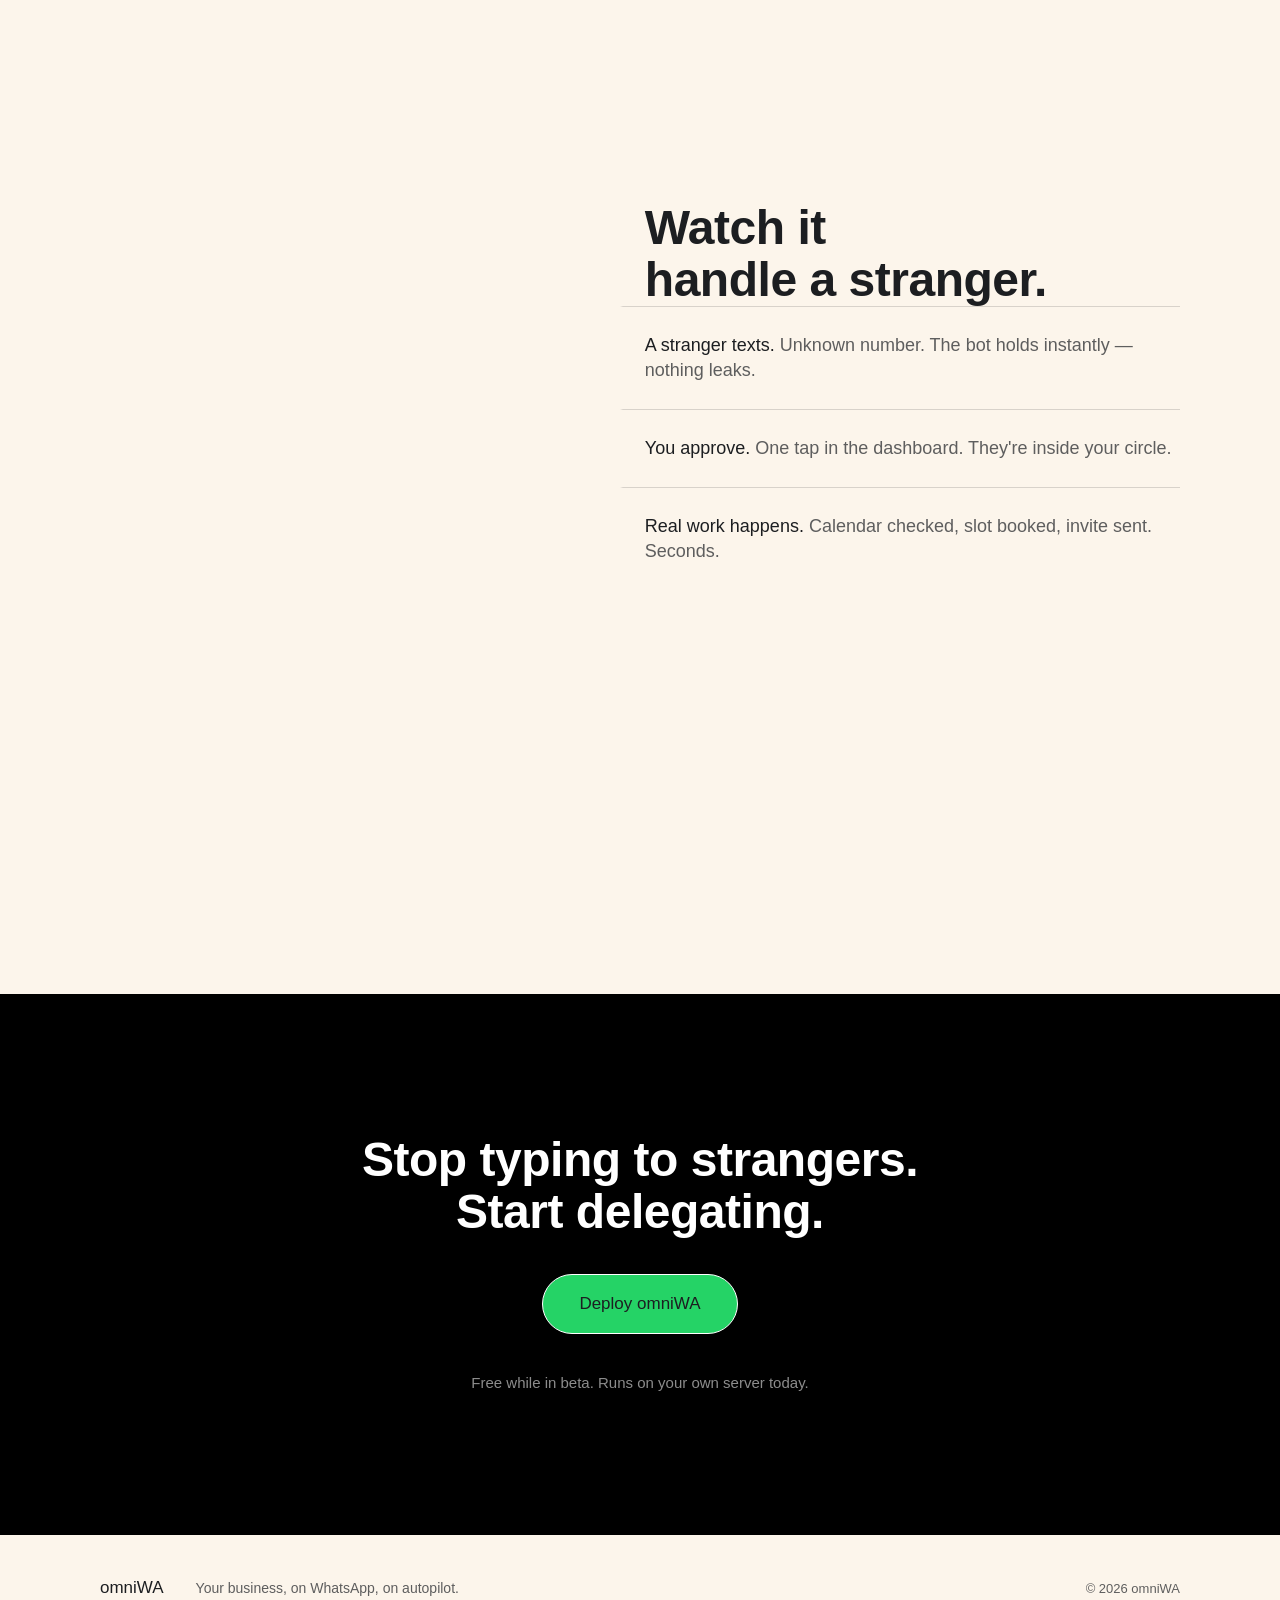
==== commit 9021a947: "feat(landing)!: rebuild in WhatsApp marketing world — cream canvas, ink weight-400, single voltage p" ====
--- a/landing/index.html
+++ b/landing/index.html
@@ -1,16 +1,18 @@
+<!--
+  omniWA landing — design contract (see DESIGN.md alongside this file)
+  THESIS: WhatsApp's own marketing voice. Cream paper, black ink, one green pill.
+  Refuses the dark-neon SaaS hero this category always ships.
+-->
 <!DOCTYPE html>
 <html lang="en">
 <head>
   <meta charset="UTF-8" />
   <meta name="viewport" content="width=device-width, initial-scale=1.0" />
   <title>omniWA — Your business, on WhatsApp, on autopilot</title>
-  <meta name="description" content="omniWA turns WhatsApp into your hardest-working employee. An enterprise AI assistant with owner-approved access, Google Workspace built in, and full self-hosting." />
+  <meta name="description" content="omniWA turns WhatsApp into your hardest-working employee. Owner-approved access, Google Workspace built in, fully self-hosted." />
   <meta property="og:title" content="omniWA — Your business, on WhatsApp, on autopilot" />
-  <meta property="og:description" content="Enterprise WhatsApp AI assistant. Permission-gated. Google Workspace native. Self-hosted." />
-  <meta property="og:type" content="website" />
   <link rel="icon" type="image/svg+xml" href="assets/logo.svg" />
-  <link rel="stylesheet" href="css/style.css" />
-
+  <link rel="stylesheet" href="css/style.css?v=4" />
   <script type="importmap">
   {
     "imports": {
@@ -24,260 +26,98 @@
 </head>
 <body>
 
-  <!-- ======================= NAV ======================= -->
+  <!-- NAV — cream, flat, hairline only -->
   <header class="nav" id="nav">
-    <div class="nav__inner container">
-      <a href="#top" class="nav__brand" aria-label="omniWA home">
-        <img src="assets/logo.svg" alt="" class="nav__logo" />
-        <span class="nav__wordmark">omni<span>WA</span></span>
+    <div class="container nav__inner">
+      <a href="#top" class="brand" aria-label="omniWA home">
+        <img src="assets/logo.svg" alt="" class="brand__mark" />
+        <span>omniWA</span>
       </a>
-      <nav class="nav__links" aria-label="Primary">
-        <a href="#features">Features</a>
+      <nav class="nav__links">
         <a href="#how">How it works</a>
-        <a href="#chat">Live demo</a>
+        <a href="#demo">Demo</a>
       </nav>
-      <a href="#cta" class="btn btn--primary btn--sm nav__cta">Get started</a>
+      <a href="#cta" class="pill pill--primary">Get omniWA</a>
     </div>
   </header>
 
-  <!-- ======================= HERO ======================= -->
+  <!-- HERO — split, asymmetric. Left: type + one green pill. Right: 3D phone. -->
   <section class="hero" id="top">
-    <canvas id="shader-canvas" aria-hidden="true"></canvas>
-    <div class="hero__vignette" aria-hidden="true"></div>
+    <div class="blueprint" aria-hidden="true"></div>
+    <canvas id="phone3d" class="hero__phone-canvas" aria-hidden="true"></canvas>
 
-    <div class="container hero__content">
-      <p class="hero__eyebrow reveal-fade">
-        <span class="pulse-dot" aria-hidden="true"></span>
-        Enterprise WhatsApp AI · Self-hosted
-      </p>
-      <h1 class="hero__title split-chars">
-        Your business,<br />on WhatsApp,<br /><em>on autopilot.</em>
-      </h1>
-      <p class="hero__sub reveal-fade">
-        omniWA is an AI assistant that lives in your WhatsApp — managing calendars,
-        digging through Drive, and answering customers. No stranger gets through
-        without your approval.
-      </p>
-      <div class="hero__actions reveal-fade">
-        <a href="#cta" class="btn btn--primary">Get started free</a>
-        <a href="#how" class="btn btn--ghost">See how it works
-          <svg width="14" height="14" viewBox="0 0 16 16" fill="none" aria-hidden="true"><path d="M8 3v10M3.5 8.5L8 13l4.5-4.5" stroke="currentColor" stroke-width="1.5" stroke-linecap="round" stroke-linejoin="round"/></svg>
-        </a>
+    <div class="container hero__grid">
+      <div class="hero__copy">
+        <h1 class="hero__title">Your business,<br />on WhatsApp,<br />
+          <span class="sketch-underline">on autopilot.</span>
+        </h1>
+        <p class="hero__sub">An AI employee that lives in your WhatsApp.
+          It books the meeting, finds the file, answers the customer —
+          and not a single stranger gets past your approval.</p>
+        <div class="hero__actions">
+          <a href="#cta" class="pill pill--primary">Get omniWA free</a>
+          <a href="#demo" class="pill pill--ghost">See it work</a>
+        </div>
+        <p class="hero__note">Self-hosted &middot; Your keys &middot; No per-seat fees</p>
       </div>
+      <div class="hero__phone-zone" aria-hidden="true"></div>
     </div>
 
-    <div class="hero__scrollcue reveal-fade" aria-hidden="true">
-      <span>Scroll</span>
-      <span class="scrollcue-line"></span>
+    <!-- sketchbook annotation -->
+    <svg class="doodle doodle--hero" viewBox="0 0 120 60" fill="none" aria-hidden="true">
+      <path d="M4 50 C 30 10, 70 6, 112 22" stroke="#1c1e21" stroke-width="2" stroke-linecap="round"/>
+      <path d="M104 14 L 114 23 L 101 28" stroke="#1c1e21" stroke-width="2" fill="none" stroke-linecap="round" stroke-linejoin="round"/>
+    </svg>
+  </section>
+
+  <!-- HOW IT WORKS — numbered rows, ink dividers -->
+  <section class="how section" id="how">
+    <div class="container how__cols">
+      <h2 class="h2">Four minutes to a<br />full-time employee.</h2>
+      <ol class="steps">
+        <li class="step reveal"><span class="step__n">01</span><div><h3>Scan the QR</h3><p>Your number stays yours. The bot links to it like a second device — no SIM swap, no new line.</p></div></li>
+        <li class="step reveal"><span class="step__n">02</span><div><h3>Connect Google</h3><p>One OAuth flow wires Calendar, Drive and Gmail in. Revoke it any time from your dashboard.</p></div></li>
+        <li class="step reveal"><span class="step__n">03</span><div><h3>Approve your people</h3><p>Anyone who texts is held until you say yes. Your circle only, exactly.</p></div></li>
+        <li class="step reveal"><span class="step__n">04</span><div><h3>Talk to it</h3><p>"Book Priya Friday 3pm." That's the whole interface. Plain language, your phone.</p></div></li>
+      </ol>
     </div>
   </section>
 
-  <!-- ======================= MARQUEE ======================= -->
-  <section class="marquee" aria-label="Capabilities">
-    <div class="marquee__track" id="marquee-track">
-      <!-- duplicated by JS for seamless loop -->
-      <div class="marquee__group">
-        <span>Calendar management</span><i>✦</i>
-        <span>Google Drive search</span><i>✦</i>
-        <span>Permission gating</span><i>✦</i>
-        <span>Group mentions</span><i>✦</i>
-        <span>Persistent memory</span><i>✦</i>
-        <span>Gmail &amp; Sheets</span><i>✦</i>
-        <span>Self-hosted</span><i>✦</i>
-        <span>Multi-tenant</span><i>✦</i>
+  <!-- DEMO — pinned 3D phone with scroll-scrubbed real conversation -->
+  <section class="demo section" id="demo">
+    <div class="container demo__layout">
+      <div class="demo__sticky">
+        <canvas id="phone3d-demo" aria-label="3D phone running a live omniWA conversation"></canvas>
+      </div>
+      <div class="demo__copy">
+        <h2 class="h2">Watch it<br />handle a stranger.</h2>
+        <ol class="beats">
+          <li data-beat="0"><strong>A stranger texts.</strong> Unknown number. The bot holds instantly — nothing leaks.</li>
+          <li data-beat="1"><strong>You approve.</strong> One tap in the dashboard. They're inside your circle.</li>
+          <li data-beat="2"><strong>Real work happens.</strong> Calendar checked, slot booked, invite sent. Seconds.</li>
+        </ol>
       </div>
     </div>
   </section>
 
-  <!-- ======================= FEATURES ======================= -->
-  <section class="section features" id="features">
-    <div class="container">
-      <div class="section-head">
-        <p class="eyebrow reveal-fade">01 — Features</p>
-        <h2 class="section-title split-lines">Built like an employee.<br />Gated like a vault.</h2>
-        <p class="section-sub reveal-fade">
-          Every powerful capability sits behind a permission wall you control.
-        </p>
-      </div>
-
-      <div class="features__grid">
-        <article class="card reveal-card">
-          <div class="card__icon" aria-hidden="true">
-            <svg viewBox="0 0 24 24" fill="none"><path d="M12 3l7 3v5c0 4.5-3 8.2-7 10-4-1.8-7-5.5-7-10V6l7-3z" stroke="currentColor" stroke-width="1.5"/><path d="M9 12l2 2 4-4.5" stroke="currentColor" stroke-width="1.5" stroke-linecap="round" stroke-linejoin="round"/></svg>
-          </div>
-          <h3>Stranger-proof by default</h3>
-          <p>Unknown numbers are held at the door. You approve every user from your dashboard before the AI says a single word to them.</p>
-        </article>
-
-        <article class="card reveal-card">
-          <div class="card__icon" aria-hidden="true">
-            <svg viewBox="0 0 24 24" fill="none"><path d="M7 18a4 4 0 010-8 5.5 5.5 0 0110.7-1.4A4.2 4.2 0 0117 18H7z" stroke="currentColor" stroke-width="1.5" stroke-linejoin="round"/></svg>
-          </div>
-          <h3>Google Workspace native</h3>
-          <p>Calendar, Drive, Docs, Sheets and Gmail — connected once via OAuth, then just ask in chat. "What's on my plate Friday?"</p>
-        </article>
-
-        <article class="card reveal-card">
-          <div class="card__icon" aria-hidden="true">
-            <svg viewBox="0 0 24 24" fill="none"><circle cx="9" cy="8" r="3.2" stroke="currentColor" stroke-width="1.5"/><circle cx="16.5" cy="9.5" r="2.4" stroke="currentColor" stroke-width="1.5"/><path d="M3.5 19c.6-3 2.8-4.5 5.5-4.5s4.9 1.5 5.5 4.5M15 14.7c2.3.1 4.2 1.4 4.8 3.8" stroke="currentColor" stroke-width="1.5" stroke-linecap="round"/></svg>
-          </div>
-          <h3>One bot, many people</h3>
-          <p>Your whole team texts the same number. Each person gets their own context, own permissions, own Google connection.</p>
-        </article>
-
-        <article class="card reveal-card">
-          <div class="card__icon" aria-hidden="true">
-            <svg viewBox="0 0 24 24" fill="none"><path d="M21 12a9 9 0 11-2.6-6.3M21 4v5h-5" stroke="currentColor" stroke-width="1.5" stroke-linecap="round" stroke-linejoin="round"/></svg>
-          </div>
-          <h3>Remembers everything</h3>
-          <p>Persistent memory across sessions. Preferences, projects, past decisions — it picks up where you left off, weeks later.</p>
-        </article>
-
-        <article class="card reveal-card">
-          <div class="card__icon" aria-hidden="true">
-            <svg viewBox="0 0 24 24" fill="none"><path d="M21 11.5c0 4.1-4 7.5-9 7.5-1 0-2-.1-2.9-.4L4 20l1.2-3.5C3.8 15.2 3 13.4 3 11.5 3 7.4 7 4 12 4s9 3.4 9 7.5z" stroke="currentColor" stroke-width="1.5" stroke-linejoin="round"/></svg>
-          </div>
-          <h3>Plays nice in groups</h3>
-          <p>In group chats it stays silent unless @mentioned. Privacy-first: no eavesdropping on conversations it isn't part of.</p>
-        </article>
-
-        <article class="card reveal-card">
-          <div class="card__icon" aria-hidden="true">
-            <svg viewBox="0 0 24 24" fill="none"><rect x="3" y="4" width="18" height="13" rx="2" stroke="currentColor" stroke-width="1.5"/><path d="M8 21h8M12 17v4" stroke="currentColor" stroke-width="1.5" stroke-linecap="round"/></svg>
-          </div>
-          <h3>Your server, your data</h3>
-          <p>Runs entirely on infrastructure you own — a single VPS is enough. Conversations never pass through someone else's cloud.</p>
-        </article>
-      </div>
+  <!-- CTA — the near-black band. Green pill reads loudest here. -->
+  <section class="band" id="cta">
+    <div class="container band__inner">
+      <h2 class="h2 h2--inverse">Stop typing to strangers.<br />Start delegating.</h2>
+      <a href="#" class="pill pill--primary pill--lg">Deploy omniWA</a>
+      <p class="band__note">Free while in beta. Runs on your own server today.</p>
     </div>
   </section>
 
-  <!-- ======================= HOW IT WORKS ======================= -->
-  <section class="section how" id="how">
-    <div class="container">
-      <div class="section-head">
-        <p class="eyebrow reveal-fade">02 — How it works</p>
-        <h2 class="section-title split-lines">Four minutes to a<br />full-time employee.</h2>
-      </div>
-
-      <ol class="timeline" id="timeline">
-        <li class="timeline__item reveal-step">
-          <div class="timeline__marker"><span>1</span></div>
-          <div class="timeline__body">
-            <h3>Scan the QR</h3>
-            <p>Link your WhatsApp account right from the dashboard. No SIM swap, no new number — it rides on yours.</p>
-          </div>
-        </li>
-        <li class="timeline__item reveal-step">
-          <div class="timeline__marker"><span>2</span></div>
-          <div class="timeline__body">
-            <h3>Connect Google</h3>
-            <p>One OAuth flow wires up Calendar, Drive, Gmail and Sheets. Revocable any time.</p>
-          </div>
-        </li>
-        <li class="timeline__item reveal-step">
-          <div class="timeline__marker"><span>3</span></div>
-          <div class="timeline__body">
-            <h3>Approve your people</h3>
-            <p>Anyone who texts gets held until you grant access. Your circle only, exactly.</p>
-          </div>
-        </li>
-        <li class="timeline__item reveal-step">
-          <div class="timeline__marker"><span>4</span></div>
-          <div class="timeline__body">
-            <h3>Just talk to it</h3>
-            <p>Schedule meetings, find files, set reminders, answer customers — in plain language, from your phone.</p>
-          </div>
-        </li>
-      </ol>
-    </div>
-  </section>
-
-  <!-- ======================= CHAT SHOWCASE (pinned) ======================= -->
-  <section class="chatshow" id="chat">
-    <div class="container chatshow__layout">
-      <div class="chatshow__copy">
-        <p class="eyebrow reveal-fade">03 — Live demo</p>
-        <h2 class="section-title split-lines">This is what<br />handing off<br />feels like.</h2>
-        <ul class="chatshow__beats">
-          <li data-beat="0"><strong>A stranger shows up.</strong> Unknown number texts the bot. Held instantly — no response leaks.</li>
-          <li data-beat="1"><strong>You approve.</strong> One tap in the dashboard and they're in your circle.</li>
-          <li data-beat="2"><strong>Real work happens.</strong> Calendar checked, meeting booked, confirmation sent — seconds, not minutes.</li>
-        </ul>
-      </div>
-
-      <div class="phone" aria-label="Simulated WhatsApp conversation">
-        <div class="phone__notch" aria-hidden="true"></div>
-        <div class="phone__header">
-          <div class="phone__avatar" aria-hidden="true">A</div>
-          <div>
-            <div class="phone__name">Ananya Rao</div>
-            <div class="phone__status" id="phone-status">online</div>
-          </div>
-        </div>
-        <div class="phone__screen" id="phone-screen">
-          <div class="msg msg--in" data-msg="0" data-time="10:21">Hi! Are you open for a consult call this Friday?</div>
-          <div class="msg msg--sys" data-msg="1">🔒 Unknown sender held for review</div>
-          <div class="msg msg--sys msg--ok" data-msg="2">✓ Access granted by owner</div>
-          <div class="msg msg--out" data-msg="3" data-time="10:22">Hey Ananya! Let me check… 📅</div>
-          <div class="msg msg--typing" data-msg="t"><span></span><span></span><span></span></div>
-          <div class="msg msg--out" data-msg="4" data-time="10:22">Friday's open after 2pm. Booked you for 3:00 PM IST ✅ — invite sent!<span class="ticks">✓✓</span></div>
-          <div class="msg msg--in" data-msg="5" data-time="10:23">Perfect, see you then! 🙌</div>
-        </div>
-      </div>
-    </div>
-  </section>
-
-  <!-- ======================= STATS ======================= -->
-  <section class="stats" aria-label="By the numbers">
-    <div class="container stats__row">
-      <div class="stat">
-        <div class="stat__num" data-count="100" data-suffix="%">0%</div>
-        <div class="stat__label">data stays on your infra</div>
-      </div>
-      <div class="stat">
-        <div class="stat__num" data-count="4" data-suffix=" min">0 min</div>
-        <div class="stat__label">from scan to first reply</div>
-      </div>
-      <div class="stat">
-        <div class="stat__num" data-count="0" data-suffix="">0</div>
-        <div class="stat__label">messages read from strangers</div>
-      </div>
-      <div class="stat">
-        <div class="stat__num" data-count="24" data-suffix="/7">0/7</div>
-        <div class="stat__label">always on shift</div>
-      </div>
-    </div>
-  </section>
-
-  <!-- ======================= CTA FINALE ======================= -->
-  <section class="cta" id="cta">
-    <canvas id="cta-shader-canvas" aria-hidden="true"></canvas>
-    <div class="cta__glow" aria-hidden="true"></div>
-    <div class="container cta__content">
-      <h2 class="cta__title split-chars">Stop typing to strangers.<br /><em>Start delegating.</em></h2>
-      <p class="cta__sub reveal-fade">Spin up omniWA on your own server today. Free while in beta.</p>
-      <a href="#" class="btn btn--primary btn--lg reveal-fade">Deploy omniWA
-        <svg width="16" height="16" viewBox="0 0 16 16" fill="none" aria-hidden="true"><path d="M3 8h10M8.5 3.5L13 8l-4.5 4.5" stroke="currentColor" stroke-width="1.5" stroke-linecap="round" stroke-linejoin="round"/></svg>
-      </a>
-    </div>
-  </section>
-
-  <!-- ======================= FOOTER ======================= -->
+  <!-- FOOTER — continues the canvas, no contrast -->
   <footer class="footer">
     <div class="container footer__inner">
-      <div class="footer__brand">
-        <img src="assets/logo.svg" alt="" class="footer__logo" />
-        <span>omni<span>WA</span></span>
-      </div>
-      <p class="footer__note">Your business, on WhatsApp, on autopilot.</p>
-      <div class="footer__meta">
-        <span>© 2026 omniWA</span>
-        <span>Built with GSAP · Lenis · Three.js</span>
-      </div>
+      <span class="footer__brand">omniWA</span>
+      <span class="footer__note">Your business, on WhatsApp, on autopilot.</span>
+      <span class="footer__meta">&copy; 2026 omniWA</span>
     </div>
   </footer>
 
-  <script type="module" src="js/main.js"></script>
+  <script type="module" src="js/main.js?v=4"></script>
 </body>
 </html>
--- a/landing/css/style.css
+++ b/landing/css/style.css
@@ -1,984 +1,329 @@
 /* ============================================================
-   omniWA landing — design tokens + base styles
-   Dark "signal in the noise" aesthetic.
+   omniWA — WhatsApp marketing world
+   Cream canvas · ink weight-400 · one voltage pill · flat surfaces
+   Radii: 25px tile / 50px pill / 50% circle. No shadow tier.
    ============================================================ */
 
 :root {
-  /* color — WhatsApp DESIGN.md dark-mode palette (blue-black, NOT pure black) */
-  --bg: #0b141a;               /* chat wallpaper dark */
-  --bg-raised: #111b21;        /* app canvas dark */
-  --surface: rgba(32, 44, 51, 0.5);   /* surface 1/2 family (#202C33) */
-  --surface-hover: rgba(42, 57, 66, 0.65); /* #2A3942 */
-  --border: rgba(233, 237, 239, 0.09);     /* divider family */
-  --text: #e9edef;             /* text primary dark */
-  --muted: rgba(134, 150, 160, 0.85);      /* text secondary dark #8696A0 */
-  --faint: rgba(134, 150, 160, 0.45);
-  --accent: #25d366;           /* WhatsApp Green — verb color */
-  --accent-pressed: #1ebe5d;
-  --teal-mid: #128c7e;
-  --bubble-out: #005c4b;       /* THE signature outgoing bubble (dark) */
-  --bubble-in: #1f2c34;        /* incoming bubble (dark) */
-  --tick-blue: #53bdeb;        /* read receipts — load-bearing */
-  --accent-dim: rgba(37, 211, 102, 0.12);
-  --accent-glow: rgba(37, 211, 102, 0.3);
-
-  /* Apple glassmorphism tokens */
-  --glass-bg: rgba(17, 27, 33, 0.55);
-  --glass-border: rgba(233, 237, 239, 0.12);
-  --glass-blur: saturate(180%) blur(22px);
-  --glass-highlight: inset 0 1px 0 rgba(255, 255, 255, 0.08);
-
-  /* type */
-  --font-sans: "Inter", ui-sans-serif, system-ui, -apple-system, "Segoe UI",
-    Roboto, sans-serif;
-  --font-mono: ui-monospace, "SF Mono", "Cascadia Code", Menlo, monospace;
-
-  /* fluid type scale */
-  --fs-hero: clamp(2.6rem, 7.5vw, 6rem);
-  --fs-h2: clamp(1.9rem, 4.5vw, 3.4rem);
-  --fs-h3: 1.15rem;
-  --fs-body: clamp(0.95rem, 1.1vw, 1.05rem);
-  --fs-small: 0.85rem;
-
-  /* rhythm */
-  --container: 1180px;
-  --section-pad: clamp(5rem, 12vh, 9rem);
-  --radius: 16px;
-  --radius-sm: 10px;
-
-  --ease-out: cubic-bezier(0.22, 1, 0.36, 1);
-}
-
-/* ---------- reset ---------- */
-*,
-*::before,
-*::after {
-  box-sizing: border-box;
-  margin: 0;
-  padding: 0;
-}
-
-html {
-  scroll-behavior: auto; /* lenis handles it */
-}
-
-html.lenis,
-html.lenis body {
-  height: auto;
-}
-.lenis.lenis-smooth {
-  scroll-behavior: auto !important;
-}
-.lenis.lenis-stopped {
-  overflow: hidden;
-}
+  --canvas: #fcf5eb;
+  --surface: #ffffff;
+  --ink: #1c1e21;
+  --ink-muted: #5e5e5e;
+  --green: #25d366;
+  --mint: #d9fdd3;
+  --hairline: rgba(28, 30, 33, 0.16);
+  --radius-tile: 25px;
+  --radius-pill: 50px;
+  --font: "Inter", -apple-system, BlinkMacSystemFont, "Segoe UI", Roboto,
+    sans-serif;
+}
+
+* { box-sizing: border-box; margin: 0; padding: 0; }
+
+html { scroll-behavior: auto; }
+html.lenis, html.lenis body { height: auto; }
+.lenis.lenis-smooth { scroll-behavior: auto !important; }
 
 body {
-  background: var(--bg);
-  color: var(--text);
-  font-family: var(--font-sans);
-  font-size: var(--fs-body);
-  line-height: 1.6;
+  background: var(--canvas);
+  color: var(--ink);
+  font-family: var(--font);
+  font-weight: 400; /* every tier — emphasis is size */
+  font-size: 18px;
+  line-height: 25px;
   -webkit-font-smoothing: antialiased;
   overflow-x: clip;
 }
 
-::selection {
-  background: var(--accent);
-  color: #0b141a;
-}
-
-img {
-  max-width: 100%;
-  display: block;
-}
-
-a {
-  color: inherit;
-  text-decoration: none;
-}
-
-:focus-visible {
-  outline: 2px solid var(--accent);
-  outline-offset: 3px;
-  border-radius: 4px;
-}
+::selection { background: var(--green); color: var(--ink); }
+
+a { color: inherit; text-decoration: none; }
+img { max-width: 100%; display: block; }
+:focus-visible { outline: 2px solid var(--green); outline-offset: 3px; }
 
 .container {
-  width: min(var(--container), calc(100% - 2.5rem));
+  width: min(1080px, calc(100% - 48px));
   margin-inline: auto;
 }
 
-/* ---------- shared type ---------- */
-em {
-  font-style: italic;
-  color: var(--accent);
-}
-
-.eyebrow {
-  font-family: var(--font-mono);
-  font-size: var(--fs-small);
-  letter-spacing: 0.14em;
-  text-transform: uppercase;
-  color: var(--accent);
-  margin-bottom: 1.1rem;
-}
-
-.section-title {
-  font-size: var(--fs-h2);
+.section { padding-block: clamp(80px, 12vh, 128px); }
+
+/* ---------- type scale (all 400) ---------- */
+.hero__title {
+  font-size: clamp(44px, 6.4vw, 80px);
+  line-height: 1.02;
+  letter-spacing: -0.015em;
+}
+.h2 {
+  font-size: clamp(32px, 4.2vw, 48px);
   line-height: 1.08;
-  letter-spacing: -0.02em;
-  font-weight: 600;
-  text-wrap: balance;
-}
-
-.section-head {
-  max-width: 720px;
-  margin-bottom: clamp(3rem, 6vw, 5rem);
-}
-
-.section-sub {
-  color: var(--muted);
-  margin-top: 1.25rem;
-  max-width: 520px;
-}
-
-.section {
-  padding-block: var(--section-pad);
-  position: relative;
-}
-
-/* ---------- buttons ---------- */
-.btn {
+  letter-spacing: -0.01em;
+}
+.h2--inverse { color: var(--surface); }
+h3 { font-size: 20px; line-height: 27px; font-weight: 400; }
+p { max-width: 62ch; }
+
+/* ---------- pills ---------- */
+.pill {
   display: inline-flex;
   align-items: center;
-  gap: 0.55rem;
-  padding: 0.85rem 1.6rem;
-  border-radius: 999px;
-  font-weight: 600;
-  font-size: 0.95rem;
-  letter-spacing: 0.01em;
-  transition: transform 0.35s var(--ease-out), box-shadow 0.35s var(--ease-out),
-    background 0.35s var(--ease-out), border-color 0.35s var(--ease-out);
-  cursor: pointer;
-  white-space: nowrap;
-}
-
-.btn--primary {
-  background: var(--accent);
-  color: #0b141a;
-  box-shadow: var(--glass-highlight), 0 0 0 rgba(37, 211, 102, 0);
-}
-.btn--primary:hover {
-  transform: translateY(-2px);
-  background: var(--accent-pressed);
-  box-shadow: var(--glass-highlight), 0 8px 32px var(--accent-glow);
-}
-.btn--primary:active {
-  transform: translateY(0) scale(0.97); /* WhatsApp pressed: scale 0.97 */
-}
-
-/* Apple glassmorphism surface */
-.glass {
-  background: var(--glass-bg);
-  backdrop-filter: var(--glass-blur);
-  -webkit-backdrop-filter: var(--glass-blur);
-  border: 1px solid var(--glass-border);
-  box-shadow: var(--glass-highlight), 0 8px 32px rgba(0, 0, 0, 0.25);
-}
-
-.btn--ghost {
-  border: 1px solid var(--border);
-  color: var(--text);
+  justify-content: center;
+  height: 53px;
+  padding: 16px 28px;
+  border-radius: var(--radius-pill);
+  font-size: 16px;
+  line-height: 16px;
+  transition: transform 0.15s ease, background 0.15s ease;
+}
+.pill:active { transform: scale(0.97); }
+.pill--primary {
+  background: var(--green);
+  color: var(--ink); /* ink on green, never white — per WhatsApp marketing */
+  border: 1px solid var(--ink);
+}
+.pill--primary:hover { background: #2ae473; }
+.pill--ghost {
   background: transparent;
-}
-.btn--ghost:hover {
-  border-color: rgba(255, 255, 255, 0.28);
-  background: var(--surface);
-  transform: translateY(-2px);
-}
-
-.btn--sm {
-  padding: 0.55rem 1.15rem;
-  font-size: 0.85rem;
-}
-.btn--lg {
-  padding: 1.05rem 2.2rem;
-  font-size: 1.05rem;
-}
+  color: var(--ink);
+  border: 1px solid var(--ink);
+  height: 53px;
+}
+.pill--ghost:hover { background: rgba(28, 30, 33, 0.05); }
+.pill--lg { height: 60px; padding: 20px 36px; font-size: 17px; }
 
 /* ---------- nav ---------- */
 .nav {
   position: fixed;
   inset-inline: 0;
   top: 0;
-  z-index: 100;
-  padding-block: 1rem;
-  transition: background 0.4s ease, backdrop-filter 0.4s ease,
-    border-color 0.4s ease, padding 0.4s ease;
+  z-index: 50;
+  background: var(--canvas);
   border-bottom: 1px solid transparent;
-}
-.nav.is-scrolled {
-  background: var(--glass-bg);
-  backdrop-filter: var(--glass-blur);
-  -webkit-backdrop-filter: var(--glass-blur);
-  border-bottom-color: var(--glass-border);
-  box-shadow: var(--glass-highlight);
-  padding-block: 0.65rem;
-}
-
+  transition: border-color 0.3s ease;
+}
+.nav.is-scrolled { border-bottom-color: var(--hairline); }
 .nav__inner {
   display: flex;
   align-items: center;
-  gap: 2rem;
-}
-
-.nav__brand {
-  display: flex;
-  align-items: center;
-  gap: 0.6rem;
-  font-weight: 700;
-  font-size: 1.1rem;
-  letter-spacing: -0.01em;
-}
-.nav__brand span {
-  color: var(--accent);
-}
-.nav__logo {
-  width: 30px;
-  height: 30px;
-  filter: invert(1) hue-rotate(120deg) saturate(2) brightness(0.9); /* recolor dark-theme */
-}
-
-.nav__links {
-  display: flex;
-  gap: 1.75rem;
-  margin-left: auto;
-  font-size: 0.9rem;
-  color: var(--muted);
-}
+  gap: 40px;
+  height: 72px;
+}
+.brand {
+  display: flex;
+  align-items: center;
+  gap: 10px;
+  font-size: 19px;
+}
+.brand__mark { width: 30px; height: 30px; }
+.nav__links { display: flex; gap: 8px; margin-left: auto; }
 .nav__links a {
-  transition: color 0.25s ease;
-}
-.nav__links a:hover {
-  color: var(--text);
-}
+  padding: 0 20px;
+  font-size: 16px;
+  color: var(--ink);
+}
+.nav__links a:hover { opacity: 0.65; }
 
 /* ---------- hero ---------- */
 .hero {
   position: relative;
-  min-height: 100svh;
-  display: flex;
-  flex-direction: column;
-  justify-content: center;
+  min-height: 100dvh;
+  display: flex;
+  align-items: center;
   overflow: clip;
-}
-
-#shader-canvas,
-#cta-shader-canvas {
+  /* faint blueprint grid on the canvas floor */
+  background-image:
+    linear-gradient(var(--hairline) 1px, transparent 1px),
+    linear-gradient(90deg, var(--hairline) 1px, transparent 1px);
+  background-size: 72px 72px;
+  mask-image: linear-gradient(to bottom, rgba(0,0,0,.55), rgba(0,0,0,1) 70%);
+}
+
+.hero__grid {
+  display: grid;
+  grid-template-columns: minmax(0, 1fr) minmax(320px, 44%);
+  align-items: center;
+  gap: 24px;
+  width: 100%;
+  position: relative;
+  z-index: 2;
+}
+
+.hero__copy { padding-block: 120px; }
+.hero__sub {
+  color: var(--ink-muted);
+  margin-top: 28px;
+  max-width: 46ch;
+}
+.hero__actions {
+  display: flex;
+  gap: 14px;
+  flex-wrap: wrap;
+  margin-top: 40px;
+}
+.hero__note {
+  margin-top: 22px;
+  font-size: 14px;
+  color: var(--ink-muted);
+}
+
+.hero__phone-canvas {
+  position: absolute;
+  right: 4%;
+  top: 50%;
+  transform: translateY(-50%);
+  width: min(46vw, 620px);
+  height: min(88vh, 780px);
+  z-index: 1;
+}
+
+/* sketchbook underline under "on autopilot." */
+.sketch-underline {
+  position: relative;
+  white-space: nowrap;
+}
+.sketch-underline::after {
+  content: "";
+  position: absolute;
+  left: 2%;
+  bottom: -0.08em;
+  width: 96%;
+  height: 0.14em;
+  background: url("data:image/svg+xml,%3Csvg xmlns='http://www.w3.org/2000/svg' viewBox='0 0 200 9' preserveAspectRatio='none'%3E%3Cpath d='M2 6 C 40 2, 80 8, 120 4 S 180 7, 198 4' fill='none' stroke='%2325d366' stroke-width='3' stroke-linecap='round'/%3E%3C/svg%3E")
+    no-repeat center / 100% 100%;
+}
+.doodle--hero {
+  position: absolute;
+  left: clamp(8px, 4vw, 56px);
+  bottom: 8vh;
+  width: 110px;
+  z-index: 2;
+  opacity: 0.75;
+}
+
+/* ---------- how ---------- */
+.how__cols {
+  display: grid;
+  grid-template-columns: minmax(280px, 40%) 1fr;
+  gap: 64px;
+}
+.steps {
+  list-style: none;
+}
+.step {
+  display: flex;
+  gap: 28px;
+  padding: 34px 0;
+  border-top: 1px solid var(--hairline);
+}
+.step:last-child { border-bottom: 1px solid var(--hairline); }
+.step__n {
+  font-size: 15px;
+  letter-spacing: 0.06em;
+  color: var(--ink-muted);
+  padding-top: 4px;
+  min-width: 34px;
+}
+.step h3 { margin-bottom: 8px; }
+.step p { color: var(--ink-muted); font-size: 16px; line-height: 23px; }
+
+/* ---------- demo (pinned) ---------- */
+.demo { background: var(--canvas); }
+.demo__layout {
+  display: grid;
+  grid-template-columns: minmax(340px, 46%) 1fr;
+  gap: 48px;
+  align-items: start;
+}
+.demo__sticky {
+  position: sticky;
+  top: calc(50vh - min(38vh, 360px));
+  height: min(76vh, 720px);
+  display: grid;
+  place-items: center;
+}
+#phone3d-demo {
   position: absolute;
   inset: 0;
   width: 100%;
   height: 100%;
-  z-index: 0;
-}
-
-/* 3D signal-core sits on the right half of the hero, above aurora */
-#hero-3d-canvas {
-  position: absolute;
-  top: 0;
-  right: -6%;
-  width: 62%;
-  height: 100%;
-  z-index: 1;
-  pointer-events: none;
-}
-@media (max-width: 900px) {
-  #hero-3d-canvas {
-    right: auto;
-    left: 50%;
-    transform: translateX(-50%);
-    width: 120%;
-    opacity: 0.45;
-  }
-}
-
-.hero__vignette {
-  position: absolute;
-  inset: 0;
-  z-index: 1;
-  pointer-events: none;
-  background: radial-gradient(
-      ellipse 90% 70% at 50% 45%,
-      transparent 40%,
-      rgba(5, 8, 7, 0.75) 100%
-    ),
-    linear-gradient(to bottom, transparent 60%, var(--bg) 96%);
-}
-
-.hero__content {
-  position: relative;
-  z-index: 2;
-  padding-top: 4rem;
-}
-
-.hero__eyebrow {
-  display: inline-flex;
-  align-items: center;
-  gap: 0.6rem;
-  font-family: var(--font-mono);
-  font-size: var(--fs-small);
-  letter-spacing: 0.12em;
-  text-transform: uppercase;
-  color: var(--muted);
-  border: 1px solid var(--border);
-  border-radius: 999px;
-  padding: 0.5rem 1.1rem;
-  margin-bottom: 2rem;
-  background: var(--glass-bg);
-  backdrop-filter: blur(10px) saturate(160%);
-  -webkit-backdrop-filter: blur(10px) saturate(160%);
-  border: 1px solid var(--glass-border);
-  box-shadow: var(--glass-highlight);
-}
-
-.pulse-dot {
-  width: 7px;
-  height: 7px;
-  border-radius: 50%;
-  background: var(--accent);
-  box-shadow: 0 0 0 0 var(--accent-glow);
-  animation: pulse 2.2s infinite;
-}
-@keyframes pulse {
-  0% {
-    box-shadow: 0 0 0 0 var(--accent-glow);
-  }
-  70% {
-    box-shadow: 0 0 0 9px transparent;
-  }
-  100% {
-    box-shadow: 0 0 0 0 transparent;
-  }
-}
-
-.hero__title {
-  font-size: clamp(2.4rem, 5.8vw, 4.8rem);
-  line-height: 1.04;
-  letter-spacing: -0.03em;
-  font-weight: 650;
-  margin-bottom: 1.75rem;
-  text-wrap: balance;
-}
-
-.hero__sub {
-  color: var(--muted);
-  max-width: 480px;
-  font-size: 1.08rem;
-  margin-bottom: 2.5rem;
-}
-
-.hero__actions {
-  display: flex;
-  gap: 1rem;
+}
+
+.beats { list-style: none; counter-reset: beat; }
+.beats li {
+  padding: 26px 0;
+  border-top: 1px solid var(--hairline);
+  color: var(--ink-muted);
+  transition: color 0.35s ease, border-color 0.35s ease;
+  border-left: 3px solid transparent;
+  padding-left: 22px;
+  margin-left: -25px;
+}
+.beats li strong { color: var(--ink); font-weight: 400; }
+.beats li.is-active { border-left-color: var(--green); color: var(--ink); }
+
+/* ---------- CTA band — the near-black encryption band ---------- */
+.band {
+  background: #000000; /* pure black is the point of the band */
+  padding-block: 140px;
+}
+.band__inner {
+  display: flex;
+  flex-direction: column;
+  align-items: center;
+  gap: 36px;
+  text-align: center;
+}
+.band .pill--lg { border-color: var(--surface); }
+.band__note { color: rgba(255, 255, 255, 0.55); font-size: 15px; }
+
+/* ---------- footer ---------- */
+.footer { padding-block: 40px; }
+.footer__inner {
+  display: flex;
   flex-wrap: wrap;
-}
-
-.hero__scrollcue {
-  position: absolute;
-  bottom: 2.2rem;
-  left: 50%;
-  transform: translateX(-50%);
-  z-index: 2;
-  display: flex;
-  flex-direction: column;
-  align-items: center;
-  gap: 0.6rem;
-  font-family: var(--font-mono);
-  font-size: 0.72rem;
-  letter-spacing: 0.22em;
-  text-transform: uppercase;
-  color: var(--faint);
-}
-
-.scrollcue-line {
-  width: 1px;
-  height: 44px;
-  background: linear-gradient(var(--accent), transparent);
-  animation: cue 1.8s var(--ease-out) infinite;
-  transform-origin: top;
-}
-@keyframes cue {
-  0% {
-    transform: scaleY(0);
-  }
-  50% {
-    transform: scaleY(1);
-  }
-  100% {
-    transform: scaleY(0);
-    transform-origin: bottom;
-  }
-}
-
-/* ---------- marquee ---------- */
-.marquee {
-  border-block: 1px solid var(--border);
-  padding-block: 1.4rem;
-  overflow: clip;
-  background: var(--bg-raised);
-}
-.marquee__track {
-  display: flex;
-  width: max-content;
-}
-.marquee__group {
-  display: flex;
-  align-items: center;
-  gap: 2.5rem;
-  padding-right: 2.5rem;
-  animation: marquee 26s linear infinite;
-  will-change: transform;
-}
-.marquee__group span {
-  font-family: var(--font-mono);
-  font-size: 0.92rem;
-  letter-spacing: 0.08em;
-  text-transform: uppercase;
-  color: var(--muted);
-  white-space: nowrap;
-}
-.marquee__group i {
-  color: var(--accent);
-  font-style: normal;
-  font-size: 0.7rem;
-}
-@keyframes marquee {
-  to {
-    transform: translateX(-100%);
-  }
-}
-
-/* ---------- features ---------- */
-.features__grid {
-  display: grid;
-  grid-template-columns: repeat(3, 1fr);
-  gap: 1.1rem;
-}
-
-.card {
-  position: relative;
-  background: var(--surface);
-  border: 1px solid var(--border);
-  backdrop-filter: blur(12px) saturate(150%);
-  -webkit-backdrop-filter: blur(12px) saturate(150%);
-  box-shadow: var(--glass-highlight);
-  border-radius: var(--radius);
-  padding: 2rem 1.75rem;
-  overflow: hidden;
-  transform-style: preserve-3d;
-  transition: box-shadow 0.5s var(--ease-out),
-    background 0.5s var(--ease-out), border-color 0.5s var(--ease-out);
-  will-change: transform;
-}
-.card::before {
-  content: "";
-  position: absolute;
-  inset: 0;
-  background: radial-gradient(
-    420px circle at var(--mx, 50%) var(--my, 0%),
-    var(--accent-dim),
-    transparent 65%
-  );
-  opacity: 0;
-  transition: opacity 0.5s ease;
-  pointer-events: none;
-}
-.card:hover {
-  border-color: rgba(37, 211, 102, 0.28);
-  background: var(--surface-hover);
-  box-shadow: 0 18px 50px rgba(0, 0, 0, 0.4),
-    0 0 40px rgba(37, 211, 102, 0.08);
-}
-.card:hover::before {
-  opacity: 1;
-}
-
-.card h3 {
-  font-size: var(--fs-h3);
-  font-weight: 600;
-  letter-spacing: -0.01em;
-  margin-bottom: 0.7rem;
-}
-.card p {
-  color: var(--muted);
-  font-size: 0.94rem;
-}
-
-.card__icon {
-  width: 46px;
-  height: 46px;
-  border-radius: 12px;
-  display: grid;
-  place-items: center;
-  color: var(--accent);
-  background: var(--accent-dim);
-  border: 1px solid rgba(37, 211, 102, 0.22);
-  margin-bottom: 1.4rem;
-}
-.card__icon svg {
-  width: 24px;
-  height: 24px;
-}
-
-/* ---------- how / timeline ---------- */
-.how {
-  background: var(--bg-raised);
-  border-block: 1px solid var(--border);
-}
-
-.timeline {
-  list-style: none;
-  position: relative;
-  max-width: 680px;
-  margin-inline: auto;
-}
-.timeline::before {
-  content: "";
-  position: absolute;
-  left: 23px;
-  top: 10px;
-  bottom: 10px;
-  width: 1px;
-  background: var(--border);
-}
-.timeline-progress {
-  position: absolute;
-  left: 23px;
-  top: 10px;
-  width: 1px;
-  height: calc(100% - 20px);
-  background: linear-gradient(var(--accent), var(--accent));
-  transform-origin: top;
-  transform: scaleY(0);
-  box-shadow: 0 0 12px var(--accent-glow);
-}
-
-.timeline__item {
-  position: relative;
-  display: flex;
-  gap: 2rem;
-  padding-block: 1.6rem;
-}
-
-.timeline__marker {
-  flex-shrink: 0;
-  width: 47px;
-  display: flex;
-  justify-content: center;
-}
-.timeline__marker span {
-  width: 47px;
-  height: 47px;
-  border-radius: 50%;
-  display: grid;
-  place-items: center;
-  font-family: var(--font-mono);
-  font-size: 0.95rem;
-  color: var(--accent);
-  background: var(--bg);
-  border: 1px solid var(--border);
-  transition: border-color 0.4s ease, box-shadow 0.4s ease;
-}
-.timeline__item.is-active .timeline__marker span {
-  border-color: var(--accent);
-  box-shadow: 0 0 18px var(--accent-glow);
-}
-
-.timeline__body h3 {
-  font-size: 1.25rem;
-  font-weight: 600;
-  margin-bottom: 0.4rem;
-  padding-top: 0.55rem;
-}
-.timeline__body p {
-  color: var(--muted);
-  max-width: 440px;
-}
-
-/* ---------- chat showcase ---------- */
-.chatshow {
-  padding-block: var(--section-pad);
-  position: relative;
-  overflow: clip;
-}
-.chatshow__layout {
-  display: grid;
-  grid-template-columns: 1fr auto;
-  gap: clamp(2rem, 6vw, 6rem);
-  align-items: center;
-}
-
-.chatshow__beats {
-  list-style: none;
-  margin-top: 2.5rem;
-  display: flex;
-  flex-direction: column;
-  gap: 1.4rem;
-}
-.chatshow__beats li {
-  display: flex;
-  flex-direction: column;
-  gap: 0.2rem;
-  color: var(--muted);
-  border-left: 2px solid var(--border);
-  padding-left: 1.2rem;
-  transition: border-color 0.4s ease, color 0.4s ease;
-  max-width: 430px;
-  font-size: 0.95rem;
-}
-.chatshow__beats strong {
-  color: var(--text);
-  font-weight: 600;
-}
-.chatshow__beats li.is-active {
-  border-left-color: var(--accent);
-  color: var(--text);
-}
-
-.phone {
-  position: relative;
-  width: min(360px, 86vw);
-  aspect-ratio: 9 / 18.6;
-  background: var(--glass-bg);
-  backdrop-filter: var(--glass-blur);
-  -webkit-backdrop-filter: var(--glass-blur);
-  border: 1px solid var(--glass-border);
-  border-radius: 42px;
-  padding: 14px;
-  box-shadow: var(--glass-highlight),
-    0 30px 80px rgba(0, 0, 0, 0.45),
-    inset 0 1px 1px rgba(255, 255, 255, 0.06);
-  display: flex;
-  flex-direction: column;
-}
-.phone__notch {
-  position: absolute;
-  top: 14px;
-  left: 50%;
-  transform: translateX(-50%);
-  width: 34%;
-  height: 22px;
-  background: #000;
-  border-radius: 999px;
-  z-index: 3;
-}
-
-.phone__header {
-  display: flex;
-  align-items: center;
-  gap: 0.75rem;
-  padding: 1.6rem 0.6rem 0.9rem;
-  border-bottom: 1px solid var(--border);
-}
-.phone__avatar {
-  width: 38px;
-  height: 38px;
-  border-radius: 50%;
-  background: linear-gradient(135deg, var(--accent), #128c7e);
-  display: grid;
-  place-items: center;
-  font-weight: 700;
-  color: #04140a;
-  font-size: 0.95rem;
-}
-.phone__name {
-  font-weight: 600;
-  font-size: 0.98rem;
-}
-.phone__status {
-  font-family: var(--font-mono);
-  font-size: 0.72rem;
-  color: var(--accent);
-}
-
-.phone__screen {
-  flex: 1;
-  padding: 1rem 0.6rem;
-  display: flex;
-  flex-direction: column;
-  gap: 0.45rem;
-  overflow: hidden;
-  background: #0b141a; /* chat wallpaper dark — separate from canvas */
-  border-radius: 0 0 30px 30px;
-}
-
-.msg {
-  position: relative;
-  max-width: 82%;
-  padding: 0.45rem 0.75rem;
-  border-radius: 12px; /* WhatsApp: 12pt all corners */
-  font-size: 0.88rem;
-  line-height: 1.4;
-  opacity: 0;
-  transform: translateY(14px) scale(0.96);
-  visibility: hidden;
-}
-/* WhatsApp asymmetric tail: 0pt on the sender corner */
-.msg--in {
-  align-self: flex-start;
-  background: var(--bubble-in); /* #1F2C34 incoming dark */
-  color: var(--text);
-  border-bottom-left-radius: 2px; /* tail corner (near-0) */
-}
-.msg--out {
-  align-self: flex-end;
-  background: var(--bubble-out); /* #005C4B outgoing dark — THE signature pixel */
-  color: var(--text);
-  border-bottom-right-radius: 2px; /* tail corner (near-0) */
-}
-/* timestamp + read ticks inside bubbles, per DESIGN.md */
-.msg--out::after,
-.msg--in::after {
-  content: attr(data-time);
-  display: block;
-  text-align: right;
-  font-size: 0.6rem;
-  color: rgba(134, 150, 160, 0.9);
-  margin-top: 0.15rem;
-}
-.msg--out .ticks {
-  display: inline-block;
-  margin-left: 0.25rem;
-  color: var(--tick-blue); /* double blue = read */
-  font-size: 0.62rem;
-  letter-spacing: -0.08em;
-}
-.msg--sys {
-  align-self: center;
-  font-family: var(--font-mono);
-  font-size: 0.68rem;
-  letter-spacing: 0.06em;
-  color: var(--faint);
-  background: transparent;
-  border: 1px dashed var(--border);
-  border-radius: 999px;
-  padding: 0.35rem 0.9rem;
-}
-.msg--sys.msg--ok {
-  color: var(--accent);
-  border-color: rgba(37, 211, 102, 0.4);
-  background: var(--accent-dim);
-}
-
-.msg--typing {
-  align-self: flex-end;
-  display: flex;
-  gap: 4px;
-  padding: 0.7rem 0.9rem;
-  background: var(--bubble-out);
-  border-radius: 12px;
-  border-bottom-right-radius: 2px;
-}
-.msg--typing span {
-  width: 6px;
-  height: 6px;
-  border-radius: 50%;
-  background: var(--accent);
-  animation: typing 1.2s infinite;
-}
-.msg--typing span:nth-child(2) {
-  animation-delay: 0.15s;
-}
-.msg--typing span:nth-child(3) {
-  animation-delay: 0.3s;
-}
-@keyframes typing {
-  0%,
-  60%,
-  100% {
-    opacity: 0.3;
-    transform: translateY(0);
-  }
-  30% {
-    opacity: 1;
-    transform: translateY(-3px);
-  }
-}
-
-/* ---------- stats ---------- */
-.stats {
-  border-block: 1px solid var(--border);
-  background: var(--bg-raised);
-  padding-block: 3.5rem;
-}
-.stats__row {
-  display: grid;
-  grid-template-columns: repeat(4, 1fr);
-  gap: 2rem;
-  text-align: center;
-}
-.stat__num {
-  font-size: clamp(2.2rem, 4vw, 3.4rem);
-  font-weight: 650;
-  letter-spacing: -0.03em;
-  color: var(--accent);
-  font-variant-numeric: tabular-nums;
-}
-.stat__label {
-  color: var(--muted);
-  font-size: 0.88rem;
-  margin-top: 0.3rem;
-}
-
-/* ---------- CTA finale ---------- */
-.cta {
-  position: relative;
-  min-height: 88svh;
-  display: grid;
-  place-items: center;
-  overflow: clip;
-  text-align: center;
-}
-.cta__glow {
-  position: absolute;
-  inset: 0;
-  pointer-events: none;
-  background: radial-gradient(
-    ellipse 60% 45% at 50% 60%,
-    rgba(37, 211, 102, 0.1),
-    transparent 70%
-  );
-}
-.cta__content {
-  position: relative;
-  z-index: 2;
-  display: flex;
-  flex-direction: column;
-  align-items: center;
-  gap: 1.5rem;
-}
-.cta__title {
-  font-size: clamp(2.1rem, 4.6vw, 4rem);
-  line-height: 1.08;
-  letter-spacing: -0.03em;
-  font-weight: 650;
-  text-wrap: balance;
-  overflow-wrap: break-word;
-}
-.cta__content {
-  padding-inline: 1.25rem;
-}
-.cta__sub {
-  color: var(--muted);
-  font-size: 1.08rem;
-}
-
-/* ---------- footer ---------- */
-.footer {
-  border-top: 1px solid var(--border);
-  padding-block: 3rem;
-}
-.footer__inner {
-  display: flex;
-  flex-wrap: wrap;
-  align-items: center;
-  gap: 1.5rem 3rem;
-}
-.footer__brand {
-  display: flex;
-  align-items: center;
-  gap: 0.6rem;
-  font-weight: 700;
-}
-.footer__brand span {
-  color: var(--accent);
-}
-.footer__logo {
-  width: 26px;
-  filter: invert(1) hue-rotate(120deg) saturate(2) brightness(0.9);
-}
-.footer__note {
-  color: var(--muted);
-  font-size: 0.9rem;
-}
+  gap: 12px 32px;
+  align-items: baseline;
+}
+.footer__brand { font-size: 17px; }
+.footer__note { color: var(--ink-muted); font-size: 14px; }
 .footer__meta {
   margin-left: auto;
-  display: flex;
-  gap: 2rem;
-  font-family: var(--font-mono);
-  font-size: 0.78rem;
-  color: var(--faint);
-}
-
-/* ---------- reveal initial states (JS-enhanced) ---------- */
-.reveal-fade,
-.reveal-card,
-.reveal-step {
-  will-change: transform, opacity;
-}
-.no-js .reveal-fade,
-.no-js .reveal-card,
-.no-js .reveal-step {
-  opacity: 1 !important;
-  transform: none !important;
-}
+  font-size: 13px;
+  color: var(--ink-muted);
+}
+
+/* ---------- reveals (restrained: fade + 16px rise) ---------- */
+.reveal { will-change: transform, opacity; }
 
 /* ---------- responsive ---------- */
-@media (max-width: 960px) {
-  .features__grid {
-    grid-template-columns: repeat(2, 1fr);
+@media (max-width: 900px) {
+  .hero__grid { grid-template-columns: 1fr; }
+  .hero__phone-canvas {
+    position: relative;
+    right: auto;
+    top: auto;
+    transform: none;
+    width: 100%;
+    height: 54vh;
+    order: -1;
   }
-  .chatshow__layout {
-    grid-template-columns: 1fr;
-    justify-items: center;
-    text-align: center;
-  }
-  .chatshow__beats li {
-    align-items: flex-start;
-    text-align: left;
-  }
-  .stats__row {
-    grid-template-columns: repeat(2, 1fr);
-    row-gap: 2.5rem;
-  }
-}
-
-@media (max-width: 640px) {
-  .nav__links {
-    display: none;
-  }
-  .nav__cta {
-    margin-left: auto;
-  }
-  .features__grid {
-    grid-template-columns: 1fr;
-  }
-  .footer__meta {
-    margin-left: 0;
-    width: 100%;
-    justify-content: space-between;
-  }
+  .hero__copy { padding-block: 48px 64px; }
+  .how__cols { grid-template-columns: 1fr; gap: 40px; }
+  .demo__layout { grid-template-columns: 1fr; }
+  .demo__sticky { position: relative; top: auto; height: 62vh; }
+  .nav__links { display: none; }
+  .nav .pill { margin-left: auto; height: 44px; padding: 12px 20px; }
 }
 
 /* ---------- reduced motion ---------- */
 @media (prefers-reduced-motion: reduce) {
-  *,
-  *::before,
-  *::after {
+  *, *::before, *::after {
     animation-duration: 0.001s !important;
-    animation-iteration-count: 1 !important;
     transition-duration: 0.001s !important;
   }
-  .marquee__group {
-    animation: none;
+  .bubble, .chat__sys {
+    opacity: 1 !important;
+    transform: none !important;
+    visibility: visible !important;
   }
-  .msg {
-    opacity: 1;
-    transform: none;
-    visibility: visible;
-  }
-  .timeline-progress {
-    display: none;
-  }
-}
+}
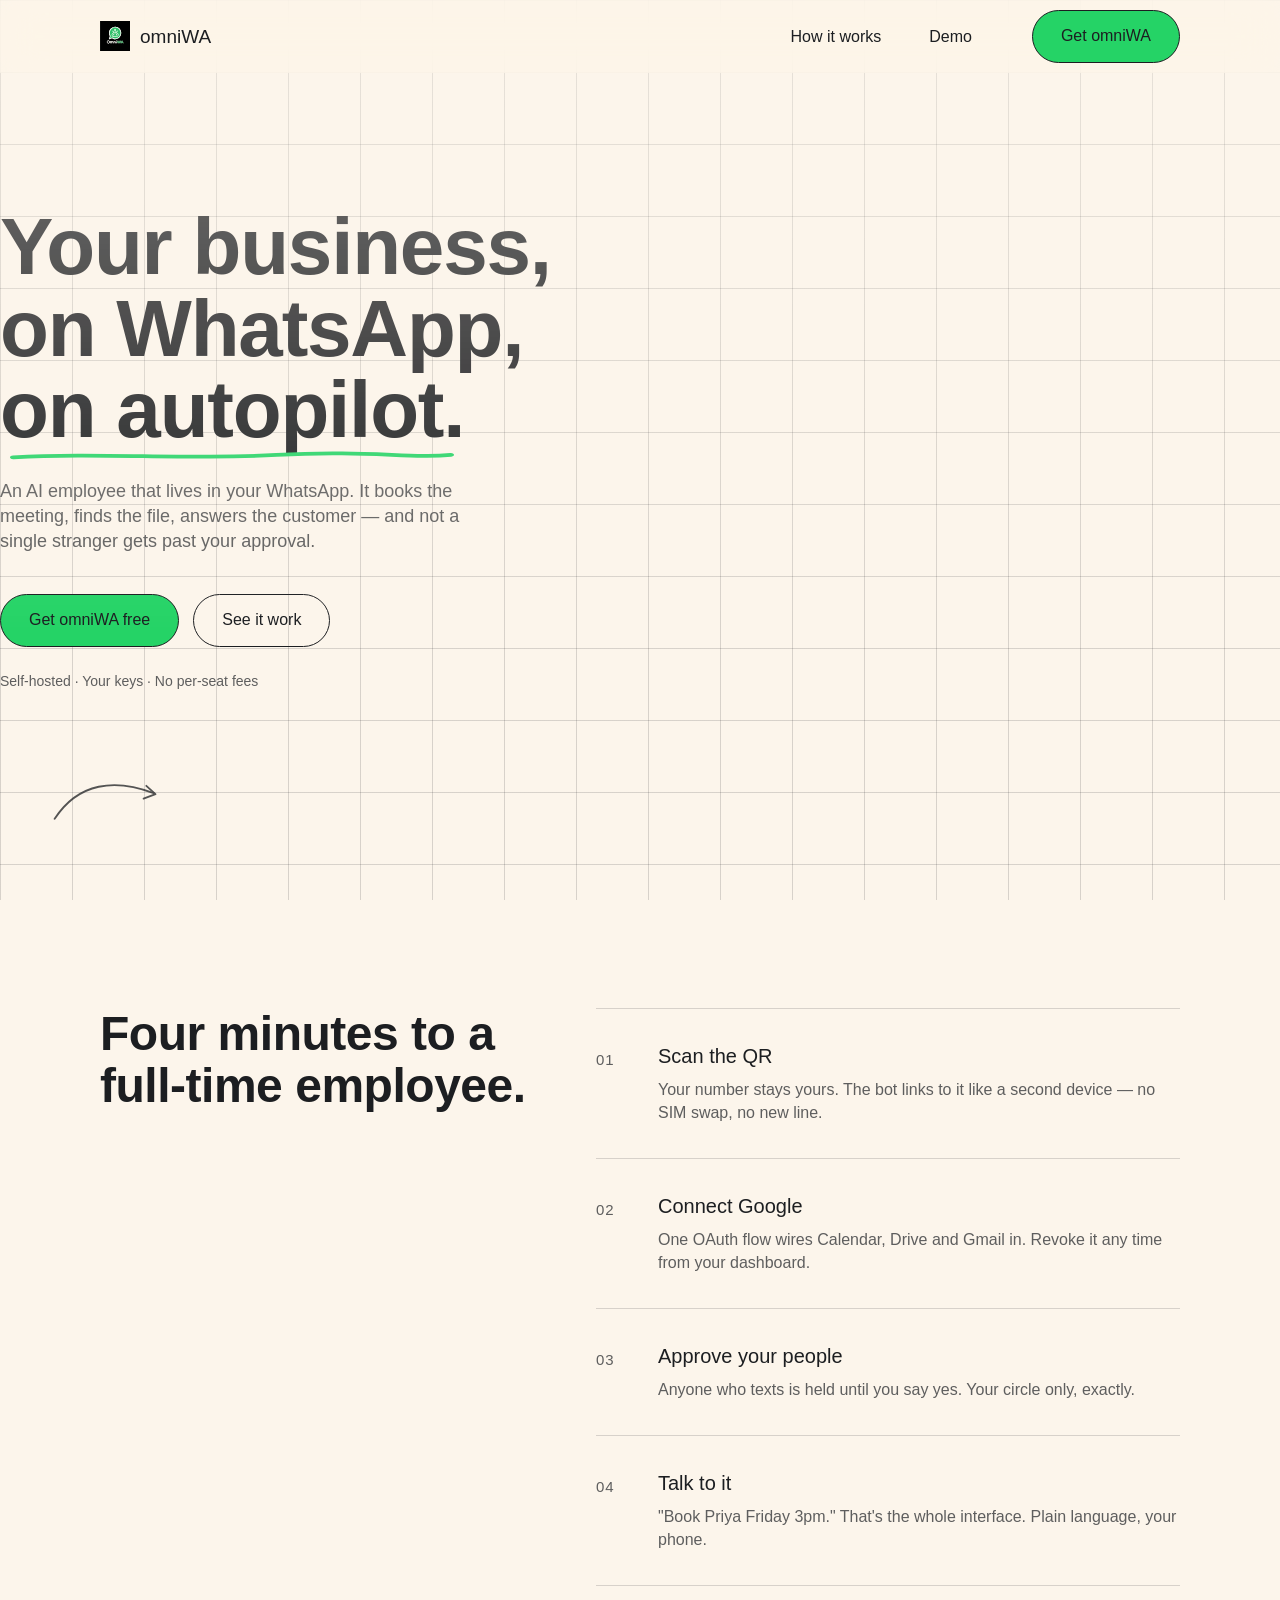
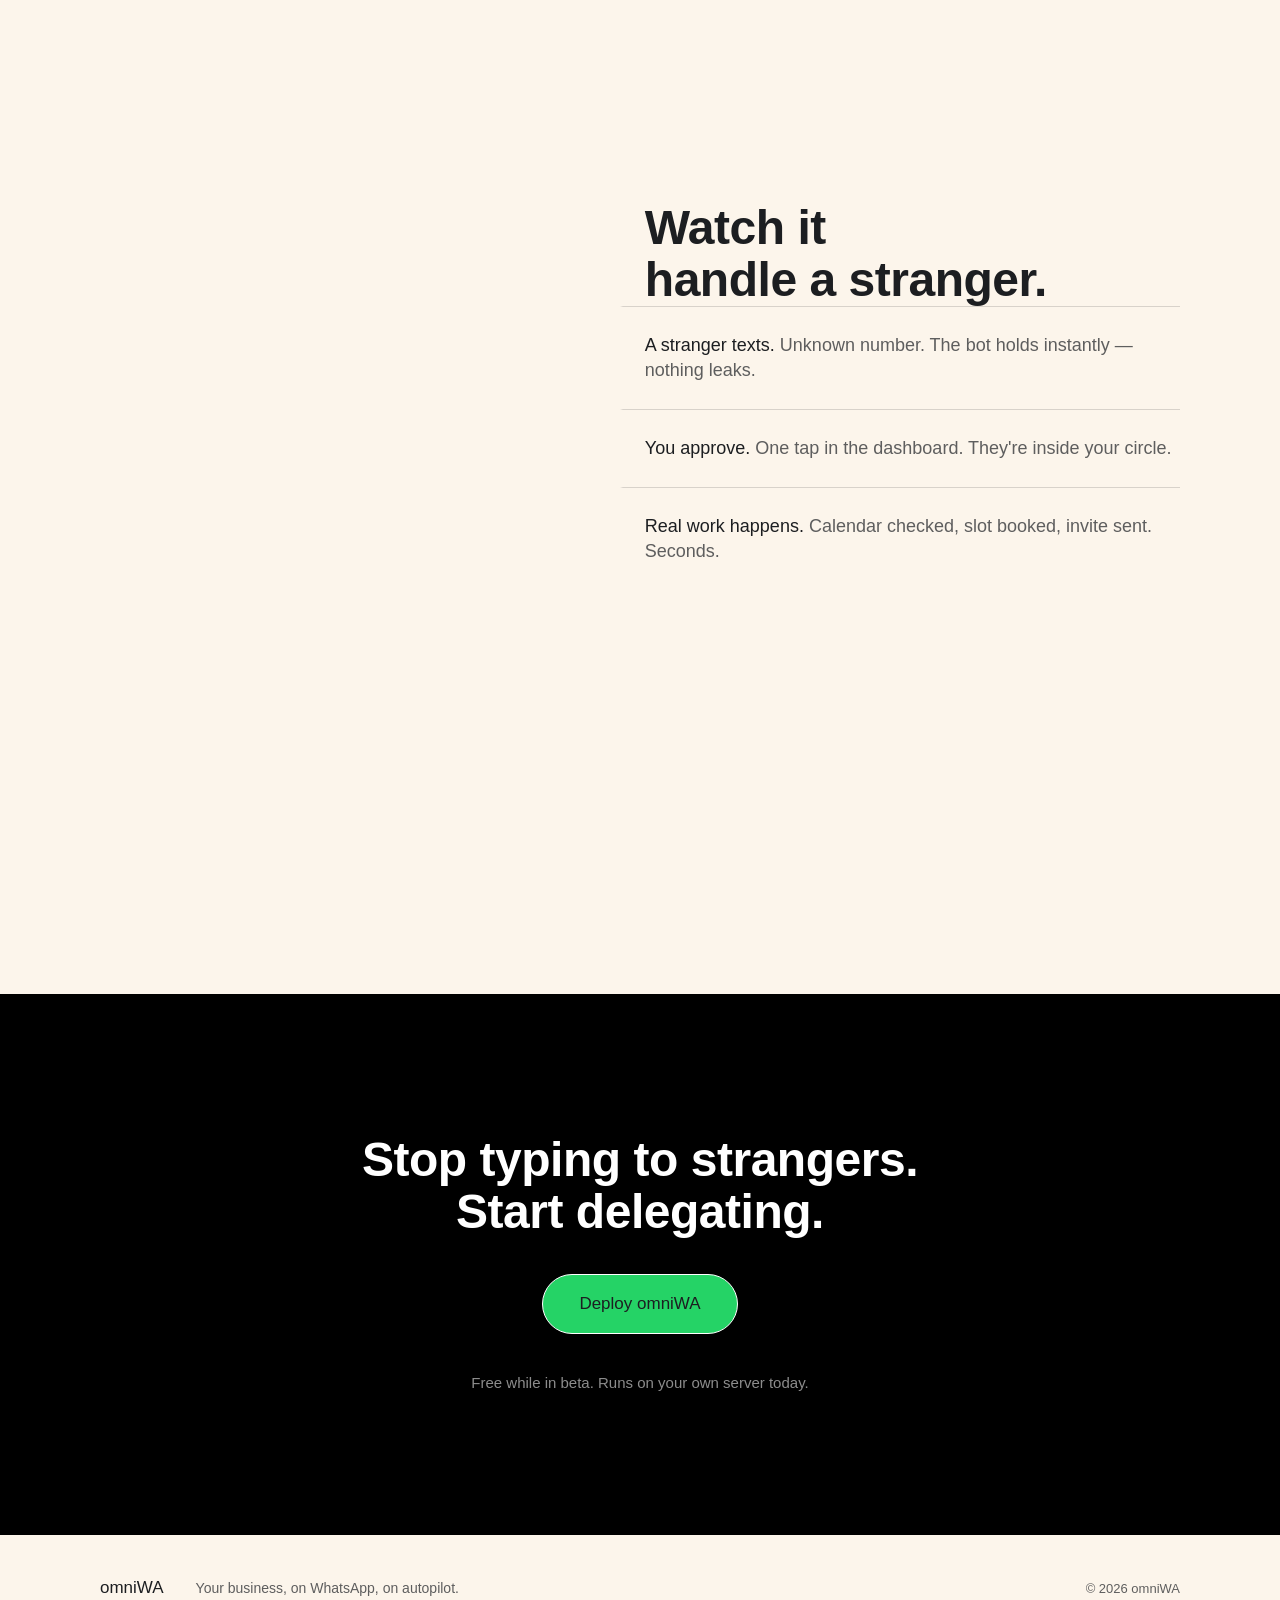
==== commit d774ebc3: "feat(landing): replace WebGL phone with photoreal CSS-3D iPhone (Styly IO port); Apple translucent n" ====
--- a/landing/index.html
+++ b/landing/index.html
@@ -12,7 +12,8 @@
   <meta name="description" content="omniWA turns WhatsApp into your hardest-working employee. Owner-approved access, Google Workspace built in, fully self-hosted." />
   <meta property="og:title" content="omniWA — Your business, on WhatsApp, on autopilot" />
   <link rel="icon" type="image/svg+xml" href="assets/logo.svg" />
-  <link rel="stylesheet" href="css/style.css?v=4" />
+  <link rel="stylesheet" href="css/style.css?v=5" />
+  <link rel="stylesheet" href="css/phone.css?v=5" />
   <script type="importmap">
   {
     "imports": {
@@ -41,10 +42,9 @@
     </div>
   </header>
 
-  <!-- HERO — split, asymmetric. Left: type + one green pill. Right: 3D phone. -->
+  <!-- HERO — split, asymmetric. Left: type + one green pill. Right: CSS-3D iPhone. -->
   <section class="hero" id="top">
     <div class="blueprint" aria-hidden="true"></div>
-    <canvas id="phone3d" class="hero__phone-canvas" aria-hidden="true"></canvas>
 
     <div class="container hero__grid">
       <div class="hero__copy">
@@ -60,7 +60,7 @@
         </div>
         <p class="hero__note">Self-hosted &middot; Your keys &middot; No per-seat fees</p>
       </div>
-      <div class="hero__phone-zone" aria-hidden="true"></div>
+      <div class="hero__phone-zone" id="phone-hero" aria-hidden="true"></div>
     </div>
 
     <!-- sketchbook annotation -->
@@ -87,7 +87,7 @@
   <section class="demo section" id="demo">
     <div class="container demo__layout">
       <div class="demo__sticky">
-        <canvas id="phone3d-demo" aria-label="3D phone running a live omniWA conversation"></canvas>
+        <div id="phone-demo" aria-label="iPhone running a live omniWA conversation"></div>
       </div>
       <div class="demo__copy">
         <h2 class="h2">Watch it<br />handle a stranger.</h2>
@@ -118,6 +118,6 @@
     </div>
   </footer>
 
-  <script type="module" src="js/main.js?v=4"></script>
+  <script type="module" src="js/main.js?v=5"></script>
 </body>
 </html>
--- a/landing/css/style.css
+++ b/landing/css/style.css
@@ -91,17 +91,22 @@
 .pill--ghost:hover { background: rgba(28, 30, 33, 0.05); }
 .pill--lg { height: 60px; padding: 20px 36px; font-size: 17px; }
 
-/* ---------- nav ---------- */
+/* ---------- nav — Apple translucent material ---------- */
 .nav {
   position: fixed;
   inset-inline: 0;
   top: 0;
   z-index: 50;
-  background: var(--canvas);
+  background: rgba(252, 245, 235, 0.72);
+  backdrop-filter: blur(20px) saturate(180%);
+  -webkit-backdrop-filter: blur(20px) saturate(180%);
   border-bottom: 1px solid transparent;
-  transition: border-color 0.3s ease;
-}
-.nav.is-scrolled { border-bottom-color: var(--hairline); }
+  transition: border-color 0.3s ease, background 0.3s ease;
+}
+.nav.is-scrolled {
+  border-bottom-color: rgba(28, 30, 33, 0.08);
+  background: rgba(252, 245, 235, 0.85);
+}
 .nav__inner {
   display: flex;
   align-items: center;
@@ -166,15 +171,17 @@
   color: var(--ink-muted);
 }
 
-.hero__phone-canvas {
-  position: absolute;
-  right: 4%;
-  top: 50%;
-  transform: translateY(-50%);
-  width: min(46vw, 620px);
-  height: min(88vh, 780px);
-  z-index: 1;
-}
+/* hero phone zone — CSS-3D iPhone lives here */
+.hero__phone-zone {
+  position: relative;
+  display: grid;
+  place-items: center;
+  min-height: 640px;
+}
+.hero__phone-zone .ip-wrapper {
+  cursor: grab;
+}
+.hero__phone-zone .ip-wrapper:active { cursor: grabbing; }
 
 /* sketchbook underline under "on autopilot." */
 .sketch-underline {
@@ -298,19 +305,11 @@
 /* ---------- responsive ---------- */
 @media (max-width: 900px) {
   .hero__grid { grid-template-columns: 1fr; }
-  .hero__phone-canvas {
-    position: relative;
-    right: auto;
-    top: auto;
-    transform: none;
-    width: 100%;
-    height: 54vh;
-    order: -1;
-  }
-  .hero__copy { padding-block: 48px 64px; }
+  .hero__phone-zone { min-height: 520px; order: -1; padding-top: 90px; }
+  .hero__copy { padding-block: 32px 64px; }
   .how__cols { grid-template-columns: 1fr; gap: 40px; }
   .demo__layout { grid-template-columns: 1fr; }
-  .demo__sticky { position: relative; top: auto; height: 62vh; }
+  .demo__sticky { position: relative; top: auto; height: 66vh; }
   .nav__links { display: none; }
   .nav .pill { margin-left: auto; height: 44px; padding: 12px 20px; }
 }
--- a/landing/css/phone.css
+++ b/landing/css/phone.css
@@ -0,0 +1,331 @@
+/* ============================================================
+   CSS 3D iPhone — ported from Styly IO's MIT IPhoneMockup
+   Geometry: 360x800, 52px frame radius, 12px frame padding.
+   Materials: titanium gradient + metallic edge highlight +
+   dynamic island w/ camera dot + side buttons + glass reflection.
+   ============================================================ */
+
+.iphone-scene {
+  perspective: 1200px;
+  perspective-origin: 50% 50%;
+  user-select: none;
+  -webkit-user-select: none;
+}
+
+.ip-wrapper {
+  position: relative;
+  margin-inline: auto;
+}
+
+.ip-device {
+  position: absolute;
+  inset: 0;
+  transform-style: preserve-3d;
+  transform: rotateY(-12deg) rotateX(2deg);
+  will-change: transform;
+  transition: none;
+}
+
+/* ---- outer titanium frame ---- */
+.ip-frame {
+  position: relative;
+  width: 100%;
+  height: 100%;
+  border-radius: 52px;
+  padding: 12px;
+  background: linear-gradient(135deg, #1a1a1a 0%, #2d2d2d 50%, #1a1a1a 100%);
+  box-shadow:
+    0 60px 120px -20px rgba(0, 0, 0, 0.6),
+    0 30px 60px -30px rgba(0, 0, 0, 0.5);
+  transform-style: preserve-3d;
+}
+
+/* metallic edge highlight — left side catches the light */
+.ip-edge {
+  position: absolute;
+  inset: 0;
+  border-radius: 52px;
+  pointer-events: none;
+  background: linear-gradient(
+    105deg,
+    rgba(255, 255, 255, 0.25) 0%,
+    rgba(255, 255, 255, 0.05) 20%,
+    transparent 40%,
+    transparent 60%,
+    rgba(0, 0, 0, 0.2) 100%
+  );
+}
+
+/* ---- inner bezel ---- */
+.ip-bezel {
+  position: relative;
+  width: 100%;
+  height: 100%;
+  border-radius: 42px;
+  padding: 3px;
+  background: linear-gradient(135deg, #252525 0%, #1f1f1f 100%);
+  transform-style: preserve-3d;
+}
+
+/* ---- screen shell ---- */
+.ip-screen-shell {
+  position: relative;
+  width: 100%;
+  height: 100%;
+  border-radius: 40px;
+  overflow: hidden;
+  background: #0a0a0a;
+  box-shadow: inset 0 0 10px rgba(0, 0, 0, 0.8);
+  transform-style: preserve-3d;
+}
+
+/* dynamic island */
+.ip-island {
+  position: absolute;
+  top: 10px;
+  left: 50%;
+  transform: translateX(-50%);
+  width: 120px;
+  height: 34px;
+  background: #000;
+  border-radius: 9999px;
+  z-index: 20;
+  box-shadow: 0 2px 8px rgba(0, 0, 0, 0.4);
+}
+.ip-cam {
+  position: absolute;
+  right: 14px;
+  top: 50%;
+  transform: translateY(-50%);
+  width: 11px;
+  height: 11px;
+  border-radius: 50%;
+  background: radial-gradient(circle at 35% 35%, #1e3a5f, #0a0a12 70%);
+  box-shadow: inset 0 1px 2px rgba(0, 0, 0, 0.5);
+}
+.ip-cam::after {
+  content: "";
+  position: absolute;
+  top: 3px;
+  left: 3px;
+  width: 4px;
+  height: 4px;
+  border-radius: 50%;
+  background: radial-gradient(circle at 40% 40%, #2c5f8f, #0d1f2d 80%);
+}
+
+/* ---- actual screen ---- */
+.ip-screen {
+  position: absolute;
+  inset: 0;
+  border-radius: 38px;
+  overflow: hidden;
+  background: #ece5dd;
+  transform: translateZ(4px);
+  backface-visibility: hidden;
+}
+
+/* glass reflection over everything */
+.ip-glass {
+  position: absolute;
+  inset: 0;
+  z-index: 10;
+  pointer-events: none;
+  background: linear-gradient(135deg, rgba(255, 255, 255, 0.07) 0%, transparent 42%);
+}
+
+/* ---- side buttons ---- */
+.ip-btn {
+  position: absolute;
+  width: 4px;
+  border-radius: 2px;
+  background: linear-gradient(90deg, #2a2a2a, #1a1a1a);
+  box-shadow: -1px 0 2px rgba(0, 0, 0, 0.3);
+}
+.ip-btn--vol1 { left: -3px; top: 17%; height: 30px; }
+.ip-btn--vol2 { left: -3px; top: 22.5%; height: 55px; }
+.ip-btn--action { left: -3px; top: 31%; height: 55px; }
+.ip-btn--power {
+  right: -3px;
+  top: 24%;
+  height: 80px;
+  background: linear-gradient(270deg, #2a2a2a, #1a1a1a);
+  box-shadow: 1px 0 2px rgba(0, 0, 0, 0.3);
+}
+
+/* ---- depth shadow behind device ---- */
+.ip-shadow {
+  position: absolute;
+  inset: 0;
+  border-radius: 52px;
+  z-index: -1;
+  transform: translateZ(-10px) translateX(5px) translateY(3px);
+  background: rgba(0, 0, 0, 0.15);
+  filter: blur(15px);
+}
+
+/* ============================================================
+   WhatsApp chat UI on the screen (light mode, authentic)
+   ============================================================ */
+.chat-ui {
+  display: flex;
+  flex-direction: column;
+  height: 100%;
+  font-family: "Inter", -apple-system, sans-serif;
+  background: #ece5dd; /* chat wallpaper cream */
+}
+
+.wa-header {
+  flex-shrink: 0;
+  display: flex;
+  align-items: center;
+  gap: 10px;
+  background: #075e54;
+  color: #fff;
+  padding: 46px 14px 10px; /* room for the island */
+}
+.wa-avatar {
+  width: 32px;
+  height: 32px;
+  border-radius: 50%;
+  background: #ffffff;
+  color: #075e54;
+  display: grid;
+  place-items: center;
+  font-weight: 600;
+  font-size: 15px;
+}
+.wa-name { font-size: 15px; }
+.wa-status { font-size: 11px; opacity: 0.72; }
+
+.wa-banner {
+  flex-shrink: 0;
+  margin: 8px 12px 2px;
+  background: #fff5c4;
+  color: #54636d;
+  font-size: 10.5px;
+  text-align: center;
+  border-radius: 8px;
+  padding: 6px 8px;
+}
+
+.wa-body {
+  flex: 1;
+  overflow: hidden;
+  display: flex;
+  flex-direction: column;
+  gap: 7px;
+  padding: 10px 12px;
+}
+
+.wa-bubble {
+  position: relative;
+  max-width: 80%;
+  padding: 7px 9px 16px;
+  border-radius: 10px;
+  font-size: 13px;
+  line-height: 17px;
+  color: #111b21;
+  animation: wa-pop 0.28s cubic-bezier(0.2, 1.4, 0.4, 1) both;
+}
+@keyframes wa-pop {
+  from { opacity: 0; transform: translateY(10px) scale(0.95); }
+}
+.wa-bubble--in {
+  align-self: flex-start;
+  background: #ffffff;
+  border-bottom-left-radius: 2px;
+}
+.wa-bubble--out {
+  align-self: flex-end;
+  background: #d9fdd3; /* mint leaf — THE signature */
+  border-bottom-right-radius: 2px;
+}
+.wa-time {
+  position: absolute;
+  right: 8px;
+  bottom: 4px;
+  font-size: 10px;
+  color: #667781;
+}
+.ticks { color: #53bdeb; font-weight: 400; letter-spacing: -0.1em; }
+
+.wa-sys {
+  align-self: center;
+  max-width: 88%;
+  font-size: 10.5px;
+  letter-spacing: 0.01em;
+  text-align: center;
+  color: #5e5e5e;
+  background: rgba(255, 255, 255, 0.92);
+  border-radius: 9999px;
+  padding: 5px 12px;
+  animation: wa-pop 0.28s ease both;
+}
+.wa-sys--ok { color: #1c7a45; }
+
+.wa-typing {
+  align-self: flex-end;
+  display: flex;
+  gap: 4px;
+  background: #d9fdd3;
+  border-radius: 12px;
+  border-bottom-right-radius: 2px;
+  padding: 10px 12px;
+  animation: wa-pop 0.25s ease both;
+}
+.wa-typing span {
+  width: 6px;
+  height: 6px;
+  border-radius: 50%;
+  background: #8696a0;
+  animation: wa-dot 1.1s infinite;
+}
+.wa-typing span:nth-child(2) { animation-delay: 0.15s; }
+.wa-typing span:nth-child(3) { animation-delay: 0.3s; }
+@keyframes wa-dot {
+  0%, 60%, 100% { opacity: 0.35; transform: translateY(0); }
+  30% { opacity: 1; transform: translateY(-3px); }
+}
+
+.wa-compose {
+  flex-shrink: 0;
+  display: flex;
+  align-items: center;
+  gap: 10px;
+  background: #f0f2f5;
+  padding: 8px 12px 20px;
+}
+.wa-compose span {
+  flex: 1;
+  background: #fff;
+  border-radius: 9999px;
+  padding: 9px 14px;
+  font-size: 13px;
+  color: #8696a0;
+}
+.wa-send {
+  flex-shrink: 0;
+  width: 36px;
+  height: 36px;
+  border-radius: 50%;
+  background: #25d366;
+  position: relative;
+}
+.wa-send::after {
+  content: "";
+  position: absolute;
+  inset: 0;
+  margin: auto;
+  width: 14px;
+  height: 14px;
+  background: #fff;
+  clip-path: polygon(0 45%, 100 0%, 55% 100%, 45% 55%);
+  clip-path: polygon(0% 50%, 100% 0%, 60% 100%, 45% 60%);
+}
+
+/* reduced motion: no sway, no pop */
+@media (prefers-reduced-motion: reduce) {
+  .ip-device { transform: rotateY(-12deg) rotateX(2deg) !important; }
+  .wa-bubble, .wa-sys, .wa-typing { animation: none; }
+}
